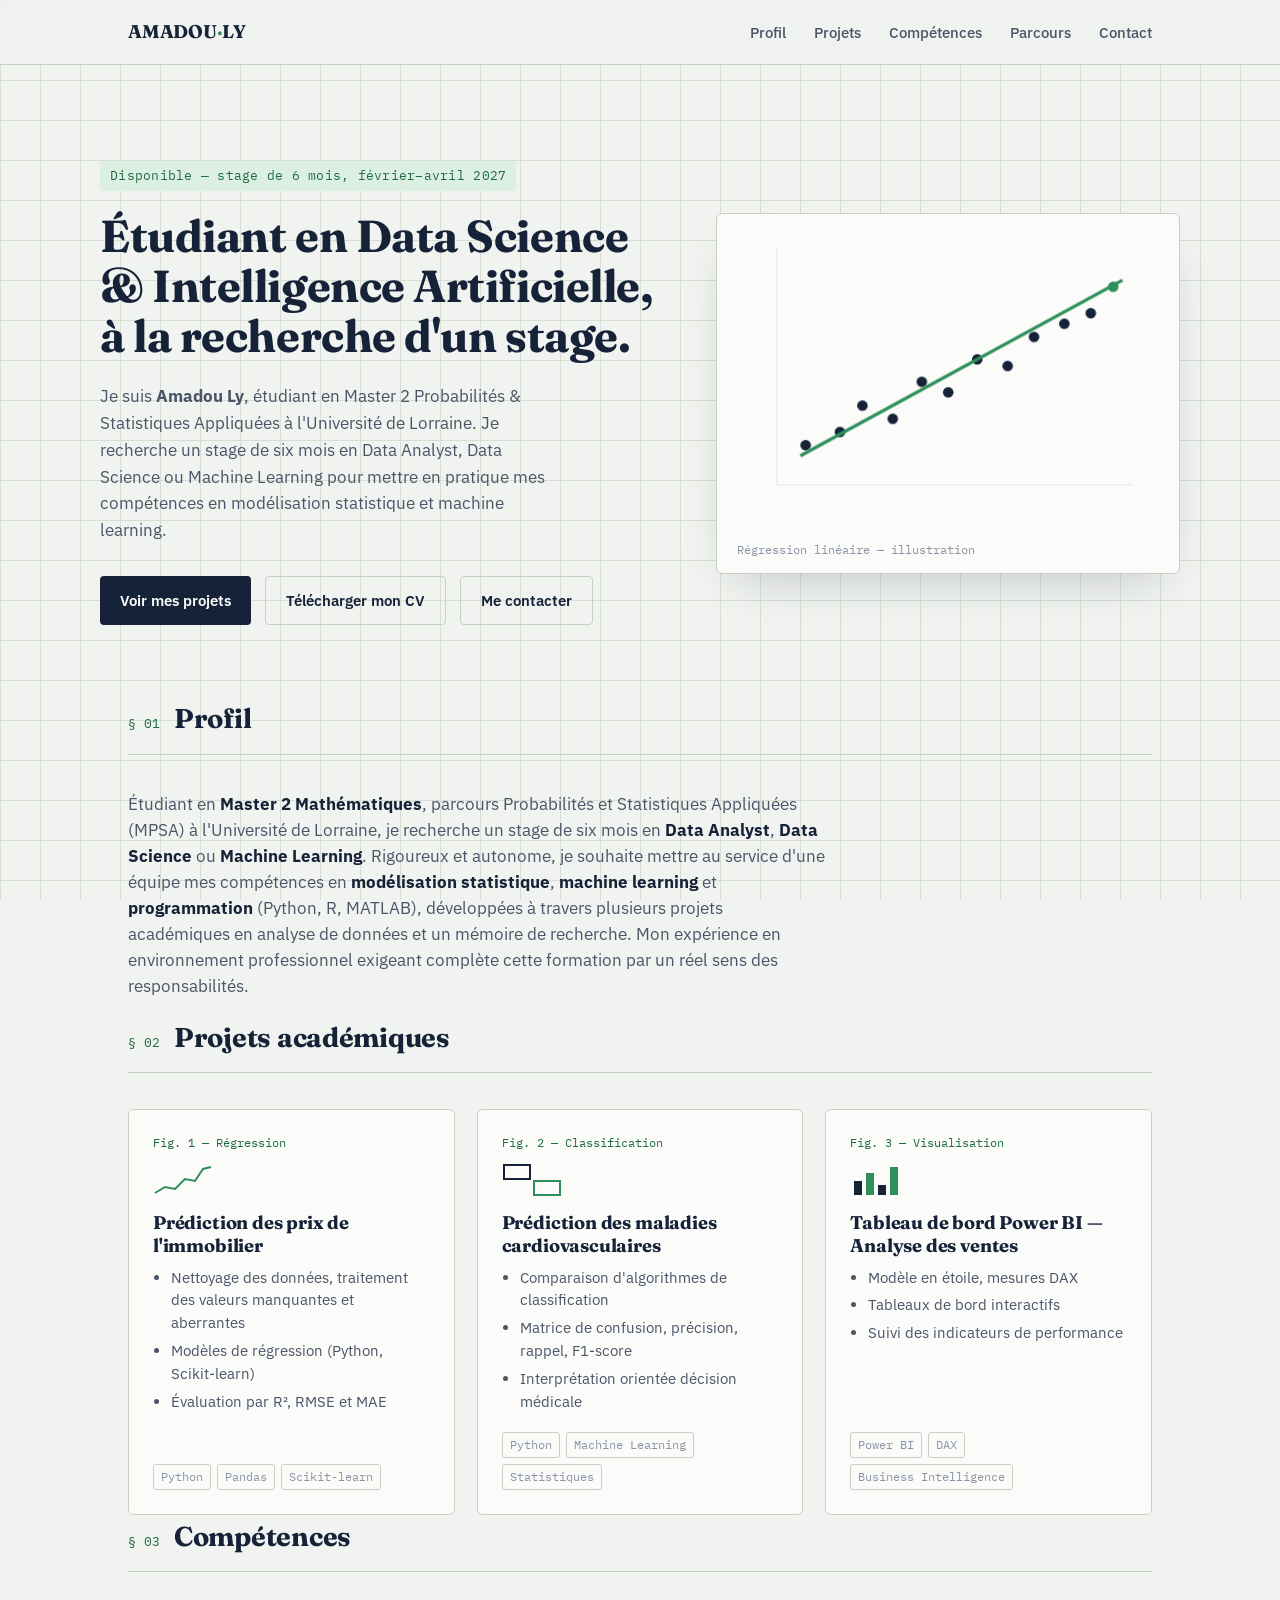
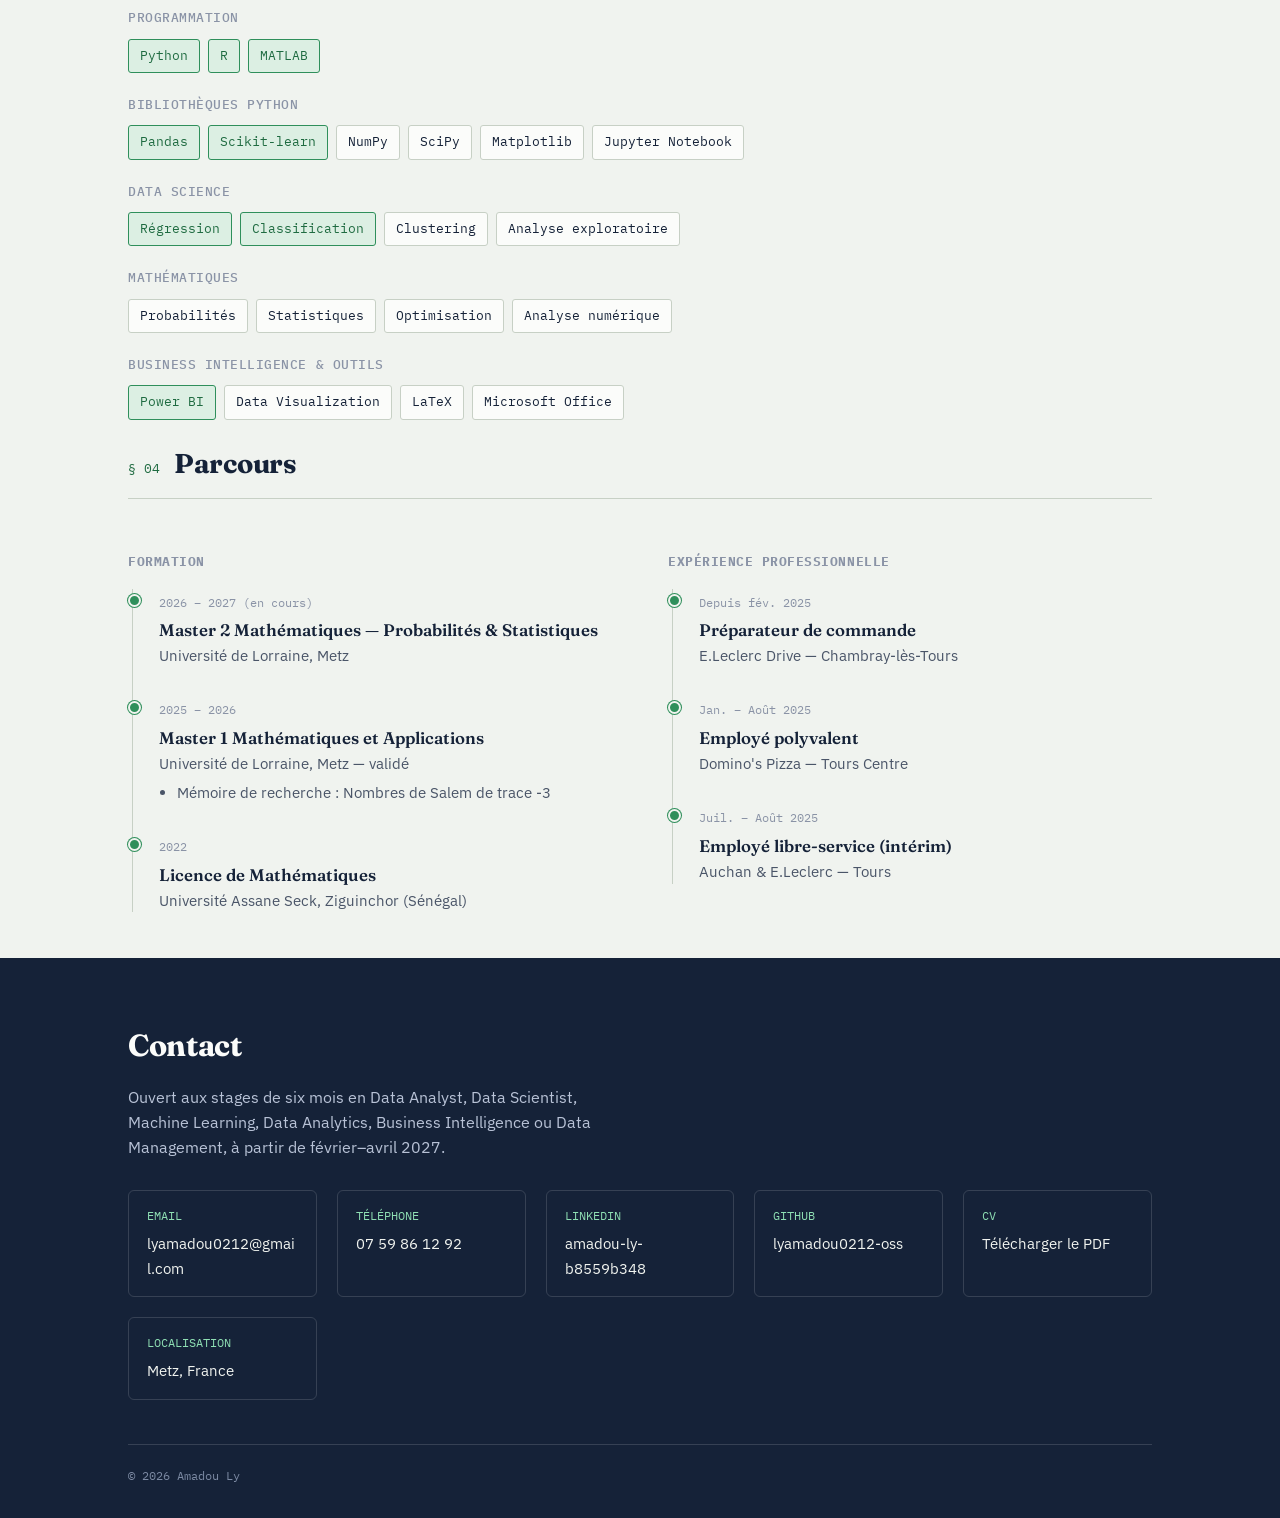
==== index.html @ 3550d0a9 "Premiere version du portfolio : profil, projets, competences, parcours et contact" ====
<!DOCTYPE html>
<html lang="fr">
<head>
<meta charset="UTF-8">
<meta name="viewport" content="width=device-width, initial-scale=1.0">
<title>Amadou Ly — Data Science, Intelligence Artificielle, Probabilités & Statistiques</title>
<meta name="description" content="Portfolio d'Amadou Ly, étudiant en Master 2 Probabilités et Statistiques, à la recherche d'un stage en Data Science et Intelligence Artificielle.">
<link rel="preconnect" href="https://fonts.googleapis.com">
<link rel="preconnect" href="https://fonts.gstatic.com" crossorigin>
<link href="https://fonts.googleapis.com/css2?family=Fraunces:opsz,wght@9..144,500;9..144,600;9..144,700;9..144,900&family=IBM+Plex+Sans:wght@400;500;600&family=IBM+Plex+Mono:wght@400;500&display=swap" rel="stylesheet">
<link rel="stylesheet" href="assets/css/style.css">
</head>
<body>

<header>
  <nav class="wrap">
    <a href="#top" class="brand">AMADOU<span>·</span>LY</a>
    <button class="navtoggle mono" id="navToggle" aria-label="Ouvrir le menu" aria-expanded="false">☰</button>
    <ul class="navlinks" id="navLinks">
      <li><a href="#profil">Profil</a></li>
      <li><a href="#projets">Projets</a></li>
      <li><a href="#competences">Compétences</a></li>
      <li><a href="#experience">Parcours</a></li>
      <li><a href="#contact">Contact</a></li>
    </ul>
  </nav>
</header>

<main id="top">

  <!-- ================= HERO ================= -->
  <section class="hero wrap">
    <div>
      <span class="eyebrow mono">Disponible — stage de 6 mois, février–avril 2027</span>
      <h1>Étudiant en Data Science &amp; Intelligence Artificielle, à la recherche d'un stage.</h1>
      <p class="lead">Je suis <strong>Amadou Ly</strong>, étudiant en Master 2 Probabilités &amp; Statistiques Appliquées à l'Université de Lorraine. Je recherche un stage de six mois en Data Analyst, Data Science ou Machine Learning pour mettre en pratique mes compétences en modélisation statistique et machine learning.</p>
      <div class="cta-row">
        <a href="#projets" class="btn btn-primary">Voir mes projets</a>
        <a href="assets/documents/CV_Amadou_LY.pdf" class="btn btn-ghost" target="_blank" rel="noopener">Télécharger mon CV</a>
        <a href="mailto:lyamadou0212@gmail.com" class="btn btn-ghost">Me contacter</a>
      </div>
    </div>

    <div class="chart-card" aria-hidden="true">
      <svg viewBox="0 0 320 220" width="100%" role="img" aria-label="Nuage de points avec droite de régression">
        <!-- grid -->
        <g stroke="#E7ECE6" stroke-width="1">
          <line x1="30" y1="10" x2="30" y2="190"/>
          <line x1="30" y1="190" x2="300" y2="190"/>
        </g>
        <!-- scatter points -->
        <g fill="#152238">
          <circle id="reg-point" class="pt" cx="52"  cy="160" r="4" style="animation-delay:.05s"/>
          <circle id="reg-point" class="pt" cx="78"  cy="150" r="4" style="animation-delay:.10s"/>
          <circle id="reg-point" class="pt" cx="95"  cy="130" r="4" style="animation-delay:.15s"/>
          <circle id="reg-point" class="pt" cx="118" cy="140" r="4" style="animation-delay:.20s"/>
          <circle id="reg-point" class="pt" cx="140" cy="112" r="4" style="animation-delay:.25s"/>
          <circle id="reg-point" class="pt" cx="160" cy="120" r="4" style="animation-delay:.30s"/>
          <circle id="reg-point" class="pt" cx="182" cy="95"  r="4" style="animation-delay:.35s"/>
          <circle id="reg-point" class="pt" cx="205" cy="100" r="4" style="animation-delay:.40s"/>
          <circle id="reg-point" class="pt" cx="225" cy="78"  r="4" style="animation-delay:.45s"/>
          <circle id="reg-point" class="pt" cx="248" cy="68"  r="4" style="animation-delay:.50s"/>
          <circle id="reg-point" class="pt" cx="268" cy="60"  r="4" style="animation-delay:.55s"/>
          <circle id="reg-point" class="pt" cx="285" cy="40"  r="4" style="animation-delay:.60s" fill="#2F8F5B"/>
        </g>
        <!-- regression line -->
        <line id="reg-line" x1="48" y1="168" x2="292" y2="35" stroke="#2F8F5B" stroke-width="2.5" fill="none"/>
      </svg>
      <div class="cap">
        <span>Régression linéaire — illustration</span>
      </div>
    </div>
  </section>

  <!-- ================= PROFIL ================= -->
  <section class="wrap profil" id="profil">
    <div class="section-head">
      <span class="tag">§ 01</span>
      <h2>Profil</h2>
    </div>
    <p>Étudiant en <strong>Master 2 Mathématiques</strong>, parcours Probabilités et Statistiques Appliquées (MPSA) à l'Université de Lorraine, je recherche un stage de six mois en <strong>Data Analyst</strong>, <strong>Data Science</strong> ou <strong>Machine Learning</strong>. Rigoureux et autonome, je souhaite mettre au service d'une équipe mes compétences en <strong>modélisation statistique</strong>, <strong>machine learning</strong> et <strong>programmation</strong> (Python, R, MATLAB), développées à travers plusieurs projets académiques en analyse de données et un mémoire de recherche. Mon expérience en environnement professionnel exigeant complète cette formation par un réel sens des responsabilités.</p>
  </section>

  <!-- ================= PROJETS ================= -->
  <section class="wrap" id="projets">
    <div class="section-head">
      <span class="tag">§ 02</span>
      <h2>Projets académiques</h2>
    </div>
    <div class="figures">

      <article class="figure">
        <div class="fig-label">Fig. 1 — Régression</div>
        <svg width="60" height="34" viewBox="0 0 60 34" aria-hidden="true">
          <polyline points="2,30 12,24 22,26 32,16 42,18 50,6 58,4" fill="none" stroke="#2F8F5B" stroke-width="2"/>
        </svg>
        <h3>Prédiction des prix de l'immobilier</h3>
        <ul>
          <li>Nettoyage des données, traitement des valeurs manquantes et aberrantes</li>
          <li>Modèles de régression (Python, Scikit-learn)</li>
          <li>Évaluation par R², RMSE et MAE</li>
        </ul>
        <div class="tags"><span>Python</span><span>Pandas</span><span>Scikit-learn</span></div>
      </article>

      <article class="figure">
        <div class="fig-label">Fig. 2 — Classification</div>
        <svg width="60" height="34" viewBox="0 0 60 34" aria-hidden="true">
          <rect x="2" y="2" width="26" height="14" fill="none" stroke="#152238" stroke-width="2"/>
          <rect x="32" y="18" width="26" height="14" fill="none" stroke="#2F8F5B" stroke-width="2"/>
        </svg>
        <h3>Prédiction des maladies cardiovasculaires</h3>
        <ul>
          <li>Comparaison d'algorithmes de classification</li>
          <li>Matrice de confusion, précision, rappel, F1-score</li>
          <li>Interprétation orientée décision médicale</li>
        </ul>
        <div class="tags"><span>Python</span><span>Machine Learning</span><span>Statistiques</span></div>
      </article>

      <article class="figure">
        <div class="fig-label">Fig. 3 — Visualisation</div>
        <svg width="60" height="34" viewBox="0 0 60 34" aria-hidden="true">
          <rect x="4"  y="18" width="8" height="14" fill="#152238"/>
          <rect x="16" y="10" width="8" height="22" fill="#2F8F5B"/>
          <rect x="28" y="22" width="8" height="10" fill="#152238"/>
          <rect x="40" y="4"  width="8" height="28" fill="#2F8F5B"/>
        </svg>
        <h3>Tableau de bord Power BI — Analyse des ventes</h3>
        <ul>
          <li>Modèle en étoile, mesures DAX</li>
          <li>Tableaux de bord interactifs</li>
          <li>Suivi des indicateurs de performance</li>
        </ul>
        <div class="tags"><span>Power BI</span><span>DAX</span><span>Business Intelligence</span></div>
      </article>

    </div>
  </section>

  <!-- ================= COMPETENCES ================= -->
  <section class="wrap" id="competences">
    <div class="section-head">
      <span class="tag">§ 03</span>
      <h2>Compétences</h2>
    </div>

    <div class="skill-group">
      <h4>Programmation</h4>
      <div class="pills">
        <span class="pill on">Python</span><span class="pill on">R</span><span class="pill on">MATLAB</span>
      </div>
    </div>
    <div class="skill-group">
      <h4>Bibliothèques Python</h4>
      <div class="pills">
        <span class="pill on">Pandas</span><span class="pill on">Scikit-learn</span><span class="pill">NumPy</span><span class="pill">SciPy</span><span class="pill">Matplotlib</span><span class="pill">Jupyter Notebook</span>
      </div>
    </div>
    <div class="skill-group">
      <h4>Data Science</h4>
      <div class="pills">
        <span class="pill on">Régression</span><span class="pill on">Classification</span><span class="pill">Clustering</span><span class="pill">Analyse exploratoire</span>
      </div>
    </div>
    <div class="skill-group">
      <h4>Mathématiques</h4>
      <div class="pills">
        <span class="pill">Probabilités</span><span class="pill">Statistiques</span><span class="pill">Optimisation</span><span class="pill">Analyse numérique</span>
      </div>
    </div>
    <div class="skill-group">
      <h4>Business Intelligence &amp; Outils</h4>
      <div class="pills">
        <span class="pill on">Power BI</span><span class="pill">Data Visualization</span><span class="pill">LaTeX</span><span class="pill">Microsoft Office</span>
      </div>
    </div>
  </section>

  <!-- ================= PARCOURS ================= -->
  <section class="wrap" id="experience">
    <div class="section-head">
      <span class="tag">§ 04</span>
      <h2>Parcours</h2>
    </div>

    <div class="two-col">
      <div>
        <h4 class="mono" style="color:var(--ink-faint); font-size:0.82rem; text-transform:uppercase; letter-spacing:.04em; margin-bottom:16px;">Formation</h4>
        <div class="timeline">
          <div class="tl-item">
            <span class="when">2026 – 2027 (en cours)</span>
            <h4>Master 2 Mathématiques — Probabilités &amp; Statistiques</h4>
            <div class="where">Université de Lorraine, Metz</div>
          </div>
          <div class="tl-item">
            <span class="when">2025 – 2026</span>
            <h4>Master 1 Mathématiques et Applications</h4>
            <div class="where">Université de Lorraine, Metz — validé</div>
            <ul><li>Mémoire de recherche : Nombres de Salem de trace -3</li></ul>
          </div>
          <div class="tl-item">
            <span class="when">2022</span>
            <h4>Licence de Mathématiques</h4>
            <div class="where">Université Assane Seck, Ziguinchor (Sénégal)</div>
          </div>
        </div>
      </div>

      <div>
        <h4 class="mono" style="color:var(--ink-faint); font-size:0.82rem; text-transform:uppercase; letter-spacing:.04em; margin-bottom:16px;">Expérience professionnelle</h4>
        <div class="timeline">
          <div class="tl-item">
            <span class="when">Depuis fév. 2025</span>
            <h4>Préparateur de commande</h4>
            <div class="where">E.Leclerc Drive — Chambray-lès-Tours</div>
          </div>
          <div class="tl-item">
            <span class="when">Jan. – Août 2025</span>
            <h4>Employé polyvalent</h4>
            <div class="where">Domino's Pizza — Tours Centre</div>
          </div>
          <div class="tl-item">
            <span class="when">Juil. – Août 2025</span>
            <h4>Employé libre-service (intérim)</h4>
            <div class="where">Auchan &amp; E.Leclerc — Tours</div>
          </div>
        </div>
      </div>
    </div>
  </section>

</main>

<!-- ================= CONTACT / FOOTER ================= -->
<footer id="contact">
  <div class="wrap">
    <h2>Contact</h2>
    <p class="lead">Ouvert aux stages de six mois en Data Analyst, Data Scientist, Machine Learning, Data Analytics, Business Intelligence ou Data Management, à partir de février–avril 2027.</p>

    <div class="contact-grid">
      <a class="contact-item" href="mailto:lyamadou0212@gmail.com">
        <span class="k mono">EMAIL</span>
        <span class="v">lyamadou0212@gmail.com</span>
      </a>
      <a class="contact-item" href="tel:+33759861292">
        <span class="k mono">TÉLÉPHONE</span>
        <span class="v">07 59 86 12 92</span>
      </a>
      <a class="contact-item" href="https://www.linkedin.com/in/amadou-ly-b8559b348/" target="_blank" rel="noopener">
        <span class="k mono">LINKEDIN</span>
        <span class="v">amadou-ly-b8559b348</span>
      </a>
      <a class="contact-item" href="https://github.com/lyamadou0212-oss" target="_blank" rel="noopener">
        <span class="k mono">GITHUB</span>
        <span class="v">lyamadou0212-oss</span>
      </a>
      <a class="contact-item" href="assets/documents/CV_Amadou_LY.pdf" target="_blank" rel="noopener">
        <span class="k mono">CV</span>
        <span class="v">Télécharger le PDF</span>
      </a>
      <div class="contact-item" style="cursor:default;">
        <span class="k mono">LOCALISATION</span>
        <span class="v">Metz, France</span>
      </div>
    </div>

    <div class="fine">
      <span>© 2026 Amadou Ly</span>
    </div>
  </div>
</footer>

<script src="assets/js/main.js"></script>

</body>
</html>
---- assets/css/style.css ----
:root{
  --paper:#F0F3EF;
  --paper-deep:#E7ECE6;
  --grid-line:#D6DED4;
  --ink:#152238;
  --ink-soft:#4A5568;
  --ink-faint:#8A93A6;
  --signal:#2F8F5B;
  --signal-deep:#1F6B41;
  --signal-soft:#DCEFE3;
  --rule:#C7D0C5;
  --white:#FBFCFA;
  --max:1080px;
}

*{box-sizing:border-box;}
html{scroll-behavior:smooth;}
body{
  margin:0;
  background:
    linear-gradient(var(--grid-line) 1px, transparent 1px) 0 0/40px 40px,
    linear-gradient(90deg, var(--grid-line) 1px, transparent 1px) 0 0/40px 40px,
    var(--paper);
  background-attachment:fixed;
  color:var(--ink);
  font-family:'IBM Plex Sans', sans-serif;
  -webkit-font-smoothing:antialiased;
  line-height:1.55;
}
a{color:inherit;}
h1,h2,h3{
  font-family:'Fraunces', serif;
  font-weight:700;
  margin:0;
  letter-spacing:-0.01em;
}
.mono{
  font-family:'IBM Plex Mono', monospace;
}
.wrap{
  max-width:var(--max);
  margin:0 auto;
  padding:0 28px;
}
::selection{background:var(--signal-soft); color:var(--signal-deep);}
:focus-visible{outline:2px solid var(--signal); outline-offset:3px;}

/* ---------- NAV ---------- */
header{
  position:sticky; top:0; z-index:50;
  backdrop-filter:blur(8px);
  background:rgba(240,243,239,0.85);
  border-bottom:1px solid var(--rule);
}
nav.wrap{
  display:flex; align-items:center; justify-content:space-between;
  height:64px;
}
.brand{
  font-family:'Fraunces', serif;
  font-weight:700; font-size:1.15rem;
  letter-spacing:-0.01em;
  text-decoration:none;
  color:var(--ink);
}
.brand span{color:var(--signal);}
.navlinks{display:flex; gap:28px; list-style:none; margin:0; padding:0;}
.navlinks a{
  text-decoration:none;
  font-size:0.92rem;
  color:var(--ink-soft);
  font-weight:500;
  transition:color .15s ease;
}
.navlinks a:hover{color:var(--signal-deep);}
.navtoggle{display:none;}

@media (max-width:760px){
  .navlinks{
    position:fixed; inset:64px 0 auto 0;
    background:var(--paper);
    flex-direction:column;
    padding:20px 28px 28px;
    border-bottom:1px solid var(--rule);
    gap:16px;
    transform:translateY(-8px);
    opacity:0;
    pointer-events:none;
    transition:all .2s ease;
  }
  .navlinks.open{transform:translateY(0); opacity:1; pointer-events:auto;}
  .navtoggle{
    display:block;
    background:none; border:1px solid var(--rule); border-radius:6px;
    width:38px; height:34px;
    font-family:'IBM Plex Mono',monospace;
    color:var(--ink); cursor:pointer;
  }
}

/* ---------- HERO ---------- */
.hero{
  padding:96px 0 72px;
  display:grid;
  grid-template-columns:1.1fr 0.9fr;
  gap:48px;
  align-items:center;
}
@media (max-width:860px){
  .hero{grid-template-columns:1fr; padding:56px 0 48px;}
}
.eyebrow{
  font-family:'IBM Plex Mono', monospace;
  font-size:0.8rem;
  color:var(--signal-deep);
  background:var(--signal-soft);
  display:inline-block;
  padding:5px 10px;
  border-radius:3px;
  margin-bottom:20px;
  letter-spacing:0.02em;
}
.hero h1{
  font-size:clamp(2rem, 4vw, 2.8rem);
  line-height:1.12;
  margin-bottom:22px;
}
.hero p.lead{
  font-size:1.08rem;
  color:var(--ink-soft);
  max-width:46ch;
  margin-bottom:32px;
}
.cta-row{display:flex; gap:14px; flex-wrap:wrap;}
.btn{
  display:inline-flex; align-items:center; gap:8px;
  padding:12px 20px;
  border-radius:4px;
  text-decoration:none;
  font-weight:600; font-size:0.94rem;
  transition:transform .15s ease, box-shadow .15s ease;
}
.btn-primary{
  background:var(--ink); color:var(--white);
}
.btn-primary:hover{transform:translateY(-2px); box-shadow:0 6px 16px rgba(21,34,56,0.25);}
.btn-ghost{
  background:transparent; color:var(--ink);
  border:1px solid var(--rule);
}
.btn-ghost:hover{border-color:var(--ink); transform:translateY(-2px);}

/* ---------- HERO CHART (signature element) ---------- */
.chart-card{
  background:var(--white);
  border:1px solid var(--rule);
  border-radius:6px;
  padding:20px 20px 14px;
  box-shadow:0 20px 48px -24px rgba(21,34,56,0.28);
}
.chart-card .cap{
  font-family:'IBM Plex Mono', monospace;
  font-size:0.72rem;
  color:var(--ink-faint);
  display:flex; justify-content:space-between;
  margin-top:10px;
}
#reg-point{opacity:0; transform-origin:center;}
@media (prefers-reduced-motion:no-preference){
  #reg-point{animation:pop .5s ease forwards;}
  #reg-line{
    stroke-dasharray:420;
    stroke-dashoffset:420;
    animation:draw 1.1s 0.9s cubic-bezier(.4,.1,.2,1) forwards;
  }
}
@media (prefers-reduced-motion:reduce){
  #reg-point{opacity:1;}
  #reg-line{stroke-dashoffset:0;}
}
@keyframes pop{
  to{opacity:1; transform:scale(1);}
}
@keyframes draw{
  to{stroke-dashoffset:0;}
}

/* ---------- SECTIONS ---------- */
section{padding:64px 0;}
.section-head{
  display:flex; align-items:baseline; gap:14px;
  margin-bottom:36px;
  border-bottom:1px solid var(--rule);
  padding-bottom:14px;
}
.section-head .tag{
  font-family:'IBM Plex Mono', monospace;
  font-size:0.8rem;
  color:var(--signal-deep);
}
.section-head h2{font-size:1.7rem;}

/* Profil */
.profil p{
  font-size:1.05rem;
  max-width:70ch;
  color:var(--ink-soft);
}
.profil strong{color:var(--ink);}

/* Compétences */
.skill-group{margin-bottom:22px;}
.skill-group h4{
  font-family:'IBM Plex Mono', monospace;
  font-weight:500;
  font-size:0.82rem;
  text-transform:uppercase;
  letter-spacing:0.04em;
  color:var(--ink-faint);
  margin:0 0 10px;
}
.pills{display:flex; flex-wrap:wrap; gap:8px;}
.pill{
  font-family:'IBM Plex Mono', monospace;
  font-size:0.82rem;
  background:var(--white);
  border:1px solid var(--rule);
  padding:6px 11px;
  border-radius:3px;
  color:var(--ink);
}
.pill.on{background:var(--signal-soft); border-color:var(--signal); color:var(--signal-deep);}

/* Projets (figures) */
.figures{display:grid; gap:22px; grid-template-columns:repeat(3,1fr);}
@media (max-width:900px){.figures{grid-template-columns:1fr;}}
.figure{
  background:var(--white);
  border:1px solid var(--rule);
  border-radius:6px;
  padding:24px;
  display:flex; flex-direction:column;
  transition:transform .18s ease, box-shadow .18s ease;
}
.figure:hover{transform:translateY(-4px); box-shadow:0 20px 40px -26px rgba(21,34,56,0.3);}
.figure .fig-label{
  font-family:'IBM Plex Mono', monospace;
  font-size:0.76rem;
  color:var(--signal-deep);
  margin-bottom:10px;
}
.figure svg{margin-bottom:14px;}
.figure h3{font-size:1.15rem; margin-bottom:10px; line-height:1.25;}
.figure ul{
  margin:0 0 14px; padding-left:18px;
  color:var(--ink-soft); font-size:0.92rem;
}
.figure ul li{margin-bottom:5px;}
.figure .tags{margin-top:auto; display:flex; flex-wrap:wrap; gap:6px;}
.figure .tags span{
  font-family:'IBM Plex Mono', monospace;
  font-size:0.72rem;
  color:var(--ink-faint);
  border:1px solid var(--rule);
  padding:3px 7px;
  border-radius:3px;
}

/* Expérience / Formation timeline */
.timeline{border-left:1px solid var(--rule); padding-left:26px; margin-left:4px;}
.tl-item{position:relative; margin-bottom:28px;}
.tl-item:last-child{margin-bottom:0;}
.tl-item::before{
  content:'';
  position:absolute; left:-31px; top:5px;
  width:9px; height:9px; border-radius:50%;
  background:var(--signal);
  border:2px solid var(--paper);
  box-shadow:0 0 0 1px var(--signal);
}
.tl-item .when{
  font-family:'IBM Plex Mono', monospace;
  font-size:0.78rem;
  color:var(--ink-faint);
}
.tl-item h4{
  font-family:'Fraunces', serif;
  font-weight:600; font-size:1.05rem;
  margin:4px 0 2px;
}
.tl-item .where{color:var(--ink-soft); font-size:0.92rem; margin-bottom:6px;}
.tl-item ul{margin:6px 0 0; padding-left:18px; color:var(--ink-soft); font-size:0.92rem;}

.two-col{display:grid; grid-template-columns:1fr 1fr; gap:56px;}
@media (max-width:860px){.two-col{grid-template-columns:1fr; gap:40px;}}

/* Contact / footer */
footer{
  background:var(--ink);
  color:var(--paper);
  padding:64px 0 32px;
  margin-top:40px;
}
footer h2{color:var(--white); font-size:1.9rem; margin-bottom:14px;}
footer p.lead{color:#B8C2D6; max-width:50ch; margin-bottom:30px;}
.contact-grid{
  display:grid; grid-template-columns:repeat(auto-fit,minmax(180px,1fr));
  gap:20px; margin-bottom:44px;
}
.contact-item{
  border:1px solid rgba(255,255,255,0.14);
  border-radius:6px;
  padding:16px 18px;
  text-decoration:none;
  color:var(--paper);
  transition:border-color .15s ease, transform .15s ease;
  display:block;
}
.contact-item:hover{border-color:var(--signal); transform:translateY(-2px);}
.contact-item .k{
  font-family:'IBM Plex Mono', monospace;
  font-size:0.72rem;
  color:#8FE0B4;
  display:block; margin-bottom:6px;
}
.contact-item .v{font-size:0.95rem; word-break:break-word;}
.fine{
  border-top:1px solid rgba(255,255,255,0.14);
  padding-top:22px;
  font-family:'IBM Plex Mono', monospace;
  font-size:0.76rem;
  color:#7C8AA3;
  display:flex; justify-content:space-between; flex-wrap:wrap; gap:10px;
}
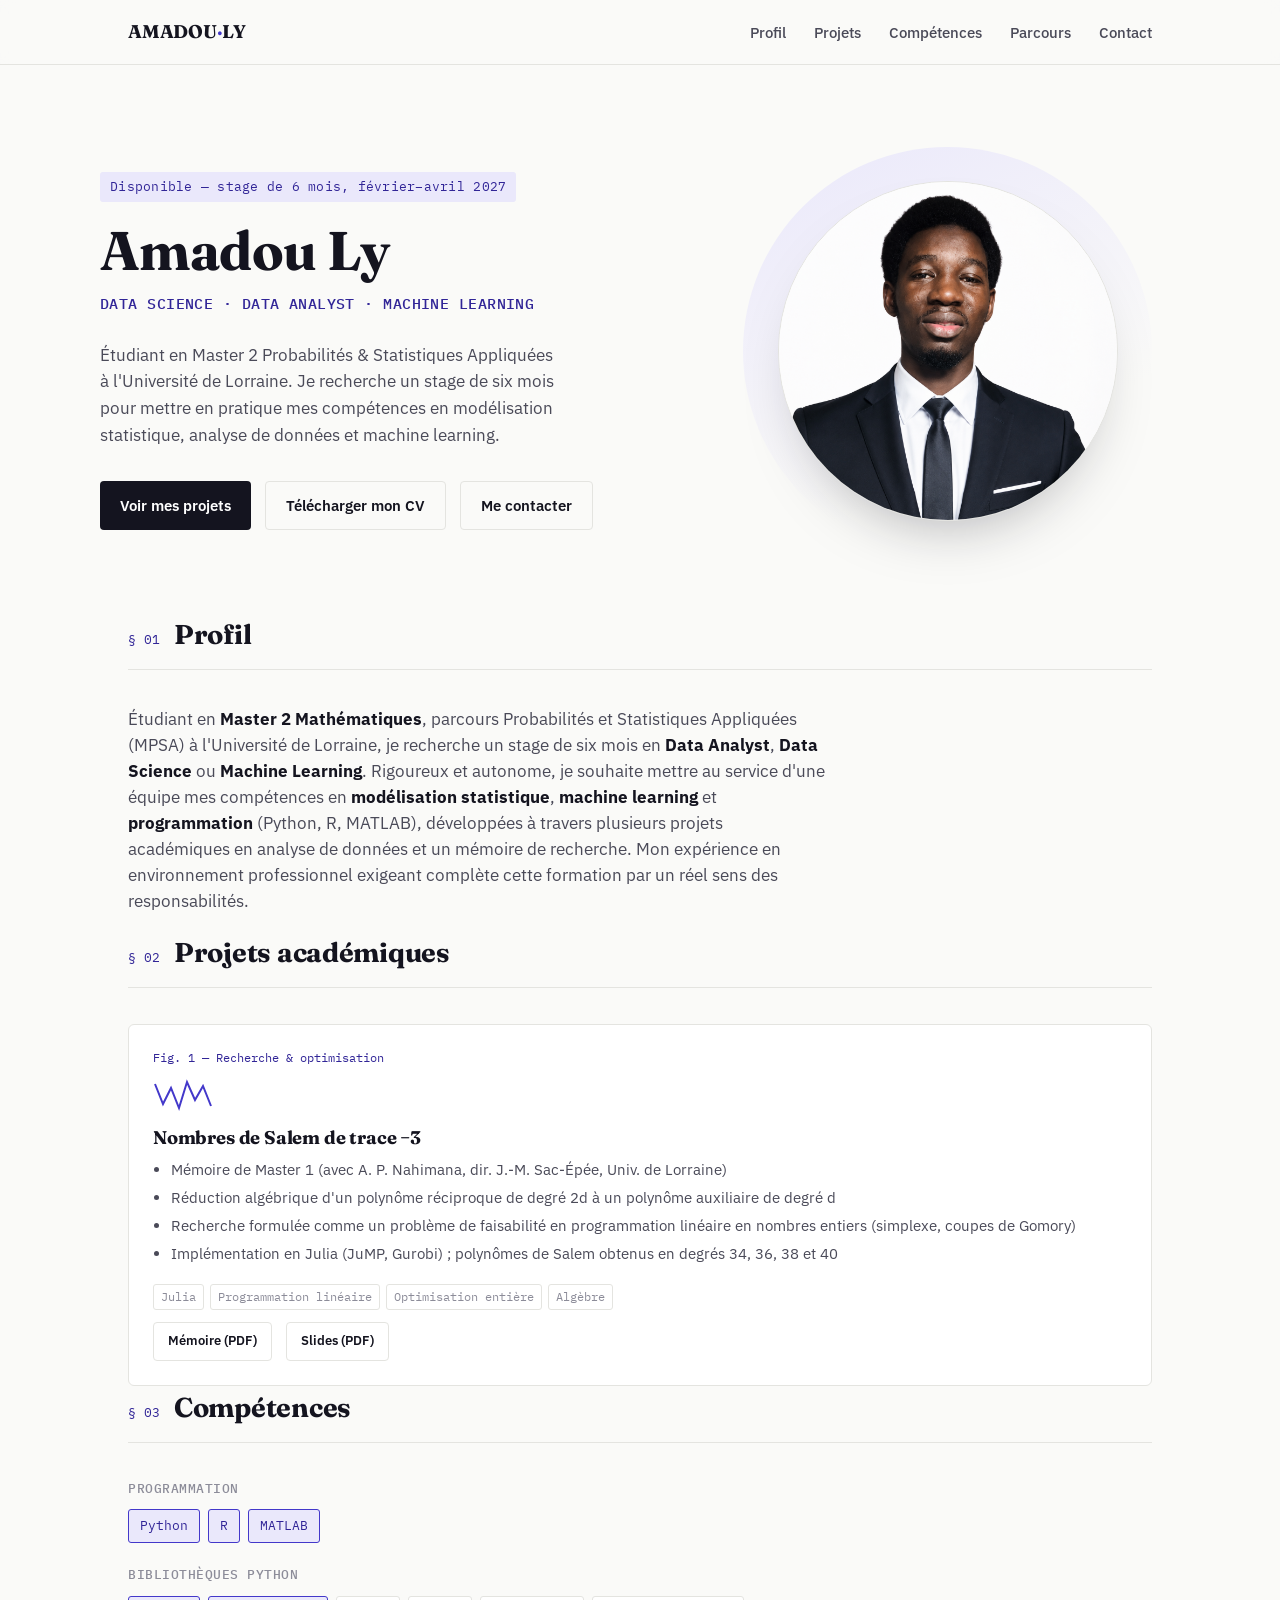
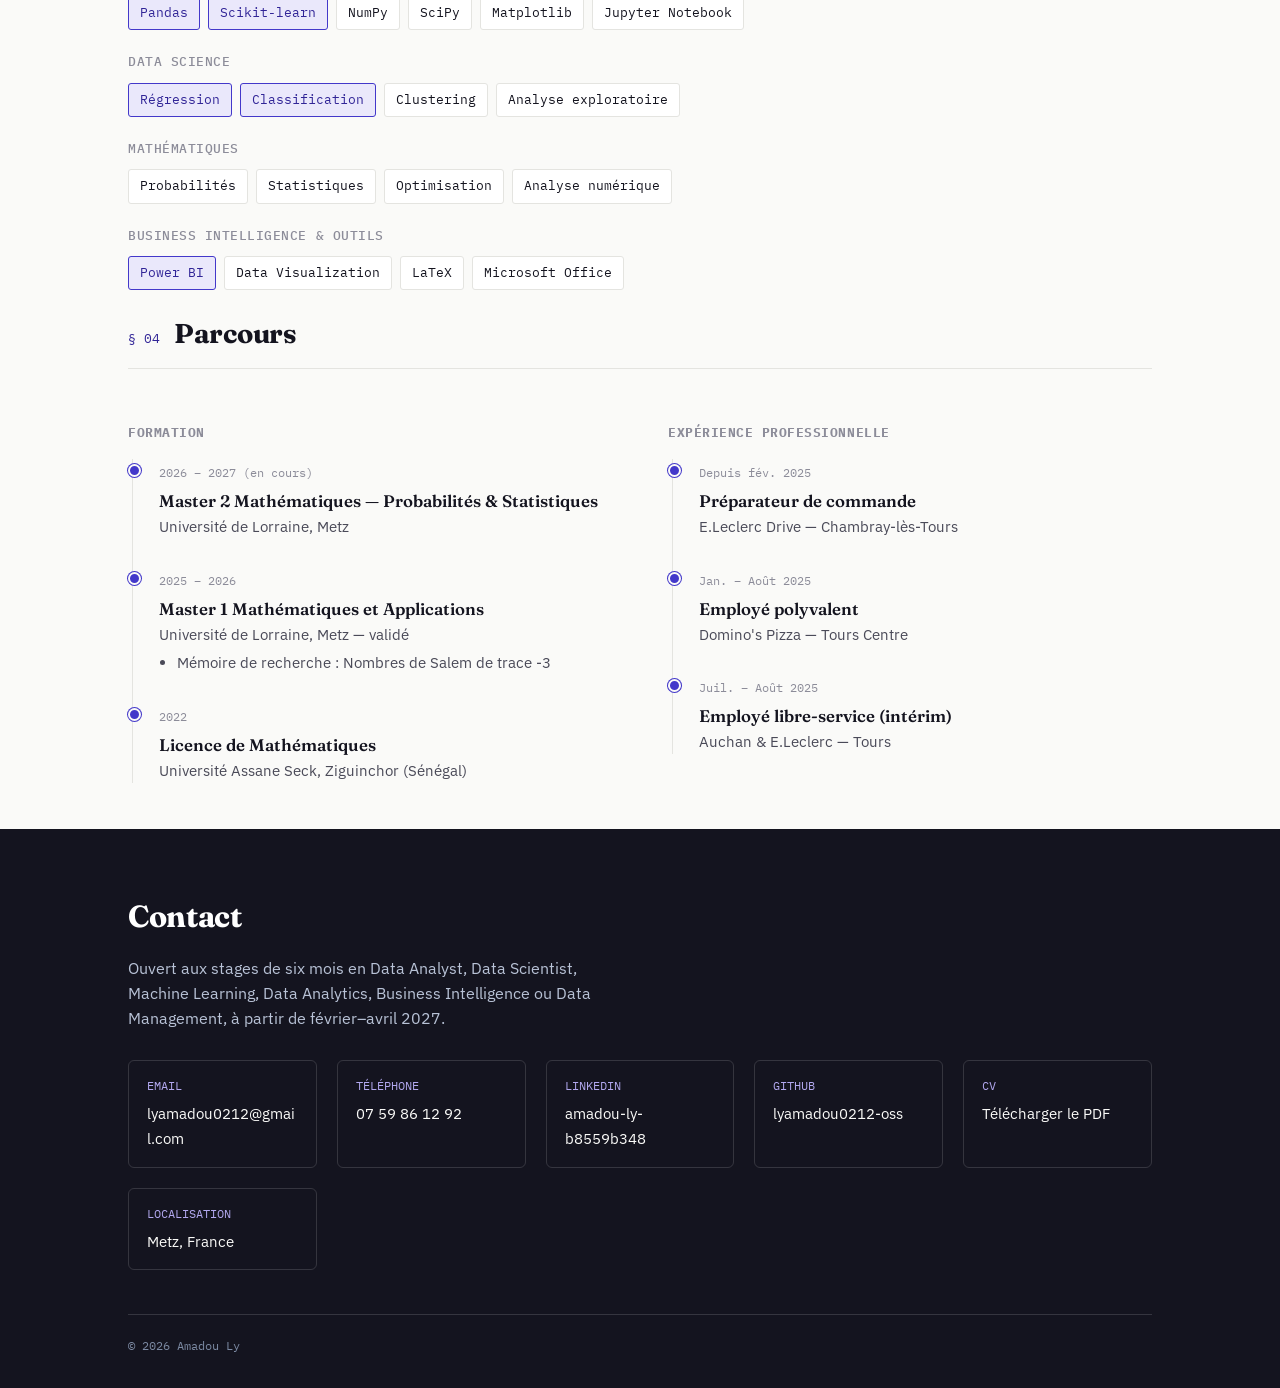
==== commit a93b14c7: "Refonte visuelle, portrait, projet Salem, infos de contact reelles" ====
--- a/index.html
+++ b/index.html
@@ -32,8 +32,9 @@
   <section class="hero wrap">
     <div>
       <span class="eyebrow mono">Disponible — stage de 6 mois, février–avril 2027</span>
-      <h1>Étudiant en Data Science &amp; Intelligence Artificielle, à la recherche d'un stage.</h1>
-      <p class="lead">Je suis <strong>Amadou Ly</strong>, étudiant en Master 2 Probabilités &amp; Statistiques Appliquées à l'Université de Lorraine. Je recherche un stage de six mois en Data Analyst, Data Science ou Machine Learning pour mettre en pratique mes compétences en modélisation statistique et machine learning.</p>
+      <h1>Amadou Ly</h1>
+      <div class="role-tag">DATA SCIENCE · DATA ANALYST · MACHINE LEARNING</div>
+      <p class="lead">Étudiant en Master 2 Probabilités &amp; Statistiques Appliquées à l'Université de Lorraine. Je recherche un stage de six mois pour mettre en pratique mes compétences en modélisation statistique, analyse de données et machine learning.</p>
       <div class="cta-row">
         <a href="#projets" class="btn btn-primary">Voir mes projets</a>
         <a href="assets/documents/CV_Amadou_LY.pdf" class="btn btn-ghost" target="_blank" rel="noopener">Télécharger mon CV</a>
@@ -41,33 +42,9 @@
       </div>
     </div>
 
-    <div class="chart-card" aria-hidden="true">
-      <svg viewBox="0 0 320 220" width="100%" role="img" aria-label="Nuage de points avec droite de régression">
-        <!-- grid -->
-        <g stroke="#E7ECE6" stroke-width="1">
-          <line x1="30" y1="10" x2="30" y2="190"/>
-          <line x1="30" y1="190" x2="300" y2="190"/>
-        </g>
-        <!-- scatter points -->
-        <g fill="#152238">
-          <circle id="reg-point" class="pt" cx="52"  cy="160" r="4" style="animation-delay:.05s"/>
-          <circle id="reg-point" class="pt" cx="78"  cy="150" r="4" style="animation-delay:.10s"/>
-          <circle id="reg-point" class="pt" cx="95"  cy="130" r="4" style="animation-delay:.15s"/>
-          <circle id="reg-point" class="pt" cx="118" cy="140" r="4" style="animation-delay:.20s"/>
-          <circle id="reg-point" class="pt" cx="140" cy="112" r="4" style="animation-delay:.25s"/>
-          <circle id="reg-point" class="pt" cx="160" cy="120" r="4" style="animation-delay:.30s"/>
-          <circle id="reg-point" class="pt" cx="182" cy="95"  r="4" style="animation-delay:.35s"/>
-          <circle id="reg-point" class="pt" cx="205" cy="100" r="4" style="animation-delay:.40s"/>
-          <circle id="reg-point" class="pt" cx="225" cy="78"  r="4" style="animation-delay:.45s"/>
-          <circle id="reg-point" class="pt" cx="248" cy="68"  r="4" style="animation-delay:.50s"/>
-          <circle id="reg-point" class="pt" cx="268" cy="60"  r="4" style="animation-delay:.55s"/>
-          <circle id="reg-point" class="pt" cx="285" cy="40"  r="4" style="animation-delay:.60s" fill="#2F8F5B"/>
-        </g>
-        <!-- regression line -->
-        <line id="reg-line" x1="48" y1="168" x2="292" y2="35" stroke="#2F8F5B" stroke-width="2.5" fill="none"/>
-      </svg>
-      <div class="cap">
-        <span>Régression linéaire — illustration</span>
+    <div class="portrait-wrap">
+      <div class="portrait-frame">
+        <img src="assets/images/portrait.png" alt="Portrait d'Amadou Ly" width="340" height="340">
       </div>
     </div>
   </section>
@@ -90,49 +67,22 @@
     <div class="figures">
 
       <article class="figure">
-        <div class="fig-label">Fig. 1 — Régression</div>
+        <div class="fig-label">Fig. 1 — Recherche &amp; optimisation</div>
         <svg width="60" height="34" viewBox="0 0 60 34" aria-hidden="true">
-          <polyline points="2,30 12,24 22,26 32,16 42,18 50,6 58,4" fill="none" stroke="#2F8F5B" stroke-width="2"/>
+          <polyline points="2,6 10,26 18,10 26,30 34,4 42,22 50,8 58,28" fill="none" stroke="#4338CA" stroke-width="2"/>
         </svg>
-        <h3>Prédiction des prix de l'immobilier</h3>
+        <h3>Nombres de Salem de trace −3</h3>
         <ul>
-          <li>Nettoyage des données, traitement des valeurs manquantes et aberrantes</li>
-          <li>Modèles de régression (Python, Scikit-learn)</li>
-          <li>Évaluation par R², RMSE et MAE</li>
+          <li>Mémoire de Master 1 (avec A. P. Nahimana, dir. J.-M. Sac-Épée, Univ. de Lorraine)</li>
+          <li>Réduction algébrique d'un polynôme réciproque de degré 2d à un polynôme auxiliaire de degré d</li>
+          <li>Recherche formulée comme un problème de faisabilité en programmation linéaire en nombres entiers (simplexe, coupes de Gomory)</li>
+          <li>Implémentation en Julia (JuMP, Gurobi) ; polynômes de Salem obtenus en degrés 34, 36, 38 et 40</li>
         </ul>
-        <div class="tags"><span>Python</span><span>Pandas</span><span>Scikit-learn</span></div>
-      </article>
-
-      <article class="figure">
-        <div class="fig-label">Fig. 2 — Classification</div>
-        <svg width="60" height="34" viewBox="0 0 60 34" aria-hidden="true">
-          <rect x="2" y="2" width="26" height="14" fill="none" stroke="#152238" stroke-width="2"/>
-          <rect x="32" y="18" width="26" height="14" fill="none" stroke="#2F8F5B" stroke-width="2"/>
-        </svg>
-        <h3>Prédiction des maladies cardiovasculaires</h3>
-        <ul>
-          <li>Comparaison d'algorithmes de classification</li>
-          <li>Matrice de confusion, précision, rappel, F1-score</li>
-          <li>Interprétation orientée décision médicale</li>
-        </ul>
-        <div class="tags"><span>Python</span><span>Machine Learning</span><span>Statistiques</span></div>
-      </article>
-
-      <article class="figure">
-        <div class="fig-label">Fig. 3 — Visualisation</div>
-        <svg width="60" height="34" viewBox="0 0 60 34" aria-hidden="true">
-          <rect x="4"  y="18" width="8" height="14" fill="#152238"/>
-          <rect x="16" y="10" width="8" height="22" fill="#2F8F5B"/>
-          <rect x="28" y="22" width="8" height="10" fill="#152238"/>
-          <rect x="40" y="4"  width="8" height="28" fill="#2F8F5B"/>
-        </svg>
-        <h3>Tableau de bord Power BI — Analyse des ventes</h3>
-        <ul>
-          <li>Modèle en étoile, mesures DAX</li>
-          <li>Tableaux de bord interactifs</li>
-          <li>Suivi des indicateurs de performance</li>
-        </ul>
-        <div class="tags"><span>Power BI</span><span>DAX</span><span>Business Intelligence</span></div>
+        <div class="tags"><span>Julia</span><span>Programmation linéaire</span><span>Optimisation entière</span><span>Algèbre</span></div>
+        <div class="cta-row" style="margin-top:12px;">
+          <a href="assets/documents/Memoire_Nombres_de_Salem.pdf" class="btn btn-ghost" style="padding:8px 14px; font-size:0.82rem;" target="_blank" rel="noopener">Mémoire (PDF)</a>
+          <a href="assets/documents/Presentation_Nombres_de_Salem.pdf" class="btn btn-ghost" style="padding:8px 14px; font-size:0.82rem;" target="_blank" rel="noopener">Slides (PDF)</a>
+        </div>
       </article>
 
     </div>
--- a/assets/css/style.css
+++ b/assets/css/style.css
@@ -1,15 +1,14 @@
 :root{
-  --paper:#F0F3EF;
-  --paper-deep:#E7ECE6;
-  --grid-line:#D6DED4;
-  --ink:#152238;
-  --ink-soft:#4A5568;
-  --ink-faint:#8A93A6;
-  --signal:#2F8F5B;
-  --signal-deep:#1F6B41;
-  --signal-soft:#DCEFE3;
-  --rule:#C7D0C5;
-  --white:#FBFCFA;
+  --paper:#FAFAF8;
+  --paper-deep:#F1F1EE;
+  --ink:#14141F;
+  --ink-soft:#4A4A58;
+  --ink-faint:#8C8C99;
+  --signal:#4338CA;
+  --signal-deep:#312597;
+  --signal-soft:#EAE8FB;
+  --rule:#E4E4E0;
+  --white:#FFFFFF;
   --max:1080px;
 }
 
@@ -17,11 +16,7 @@
 html{scroll-behavior:smooth;}
 body{
   margin:0;
-  background:
-    linear-gradient(var(--grid-line) 1px, transparent 1px) 0 0/40px 40px,
-    linear-gradient(90deg, var(--grid-line) 1px, transparent 1px) 0 0/40px 40px,
-    var(--paper);
-  background-attachment:fixed;
+  background:var(--paper);
   color:var(--ink);
   font-family:'IBM Plex Sans', sans-serif;
   -webkit-font-smoothing:antialiased;
@@ -49,7 +44,7 @@
 header{
   position:sticky; top:0; z-index:50;
   backdrop-filter:blur(8px);
-  background:rgba(240,243,239,0.85);
+  background:rgba(250,250,248,0.85);
   border-bottom:1px solid var(--rule);
 }
 nav.wrap{
@@ -121,9 +116,17 @@
   letter-spacing:0.02em;
 }
 .hero h1{
-  font-size:clamp(2rem, 4vw, 2.8rem);
-  line-height:1.12;
-  margin-bottom:22px;
+  font-size:clamp(2.4rem, 5vw, 3.4rem);
+  line-height:1.05;
+  margin-bottom:14px;
+}
+.role-tag{
+  font-family:'IBM Plex Mono', monospace;
+  font-size:0.92rem;
+  font-weight:500;
+  color:var(--signal-deep);
+  letter-spacing:0.03em;
+  margin-bottom:26px;
 }
 .hero p.lead{
   font-size:1.08rem;
@@ -143,46 +146,48 @@
 .btn-primary{
   background:var(--ink); color:var(--white);
 }
-.btn-primary:hover{transform:translateY(-2px); box-shadow:0 6px 16px rgba(21,34,56,0.25);}
+.btn-primary:hover{transform:translateY(-2px); box-shadow:0 6px 16px rgba(20,20,31,0.25);}
 .btn-ghost{
   background:transparent; color:var(--ink);
   border:1px solid var(--rule);
 }
 .btn-ghost:hover{border-color:var(--ink); transform:translateY(-2px);}
 
-/* ---------- HERO CHART (signature element) ---------- */
-.chart-card{
+/* ---------- HERO PORTRAIT (signature element) ---------- */
+.portrait-wrap{
+  position:relative;
+  display:flex;
+  align-items:center;
+  justify-content:center;
+  padding:20px;
+}
+.portrait-wrap::before{
+  content:'';
+  position:absolute;
+  inset:0;
+  margin:auto;
+  width:88%;
+  aspect-ratio:1;
+  background:linear-gradient(155deg, var(--signal-soft), transparent 70%);
+  border-radius:50%;
+  z-index:0;
+}
+.portrait-frame{
+  position:relative;
+  z-index:1;
+  width:100%;
+  max-width:340px;
+  aspect-ratio:1;
+  border-radius:50%;
+  overflow:hidden;
   background:var(--white);
   border:1px solid var(--rule);
-  border-radius:6px;
-  padding:20px 20px 14px;
-  box-shadow:0 20px 48px -24px rgba(21,34,56,0.28);
-}
-.chart-card .cap{
-  font-family:'IBM Plex Mono', monospace;
-  font-size:0.72rem;
-  color:var(--ink-faint);
-  display:flex; justify-content:space-between;
-  margin-top:10px;
-}
-#reg-point{opacity:0; transform-origin:center;}
-@media (prefers-reduced-motion:no-preference){
-  #reg-point{animation:pop .5s ease forwards;}
-  #reg-line{
-    stroke-dasharray:420;
-    stroke-dashoffset:420;
-    animation:draw 1.1s 0.9s cubic-bezier(.4,.1,.2,1) forwards;
-  }
-}
-@media (prefers-reduced-motion:reduce){
-  #reg-point{opacity:1;}
-  #reg-line{stroke-dashoffset:0;}
-}
-@keyframes pop{
-  to{opacity:1; transform:scale(1);}
-}
-@keyframes draw{
-  to{stroke-dashoffset:0;}
+  box-shadow:0 30px 60px -30px rgba(20,20,31,0.35);
+}
+.portrait-frame img{
+  width:100%; height:100%;
+  object-fit:cover;
+  display:block;
 }
 
 /* ---------- SECTIONS ---------- */
@@ -232,7 +237,7 @@
 .pill.on{background:var(--signal-soft); border-color:var(--signal); color:var(--signal-deep);}
 
 /* Projets (figures) */
-.figures{display:grid; gap:22px; grid-template-columns:repeat(3,1fr);}
+.figures{display:grid; gap:22px; grid-template-columns:repeat(auto-fit, minmax(280px, 1fr));}
 @media (max-width:900px){.figures{grid-template-columns:1fr;}}
 .figure{
   background:var(--white);
@@ -242,7 +247,7 @@
   display:flex; flex-direction:column;
   transition:transform .18s ease, box-shadow .18s ease;
 }
-.figure:hover{transform:translateY(-4px); box-shadow:0 20px 40px -26px rgba(21,34,56,0.3);}
+.figure:hover{transform:translateY(-4px); box-shadow:0 20px 40px -26px rgba(20,20,31,0.3);}
 .figure .fig-label{
   font-family:'IBM Plex Mono', monospace;
   font-size:0.76rem;
@@ -320,7 +325,7 @@
 .contact-item .k{
   font-family:'IBM Plex Mono', monospace;
   font-size:0.72rem;
-  color:#8FE0B4;
+  color:#B3A9F0;
   display:block; margin-bottom:6px;
 }
 .contact-item .v{font-size:0.95rem; word-break:break-word;}
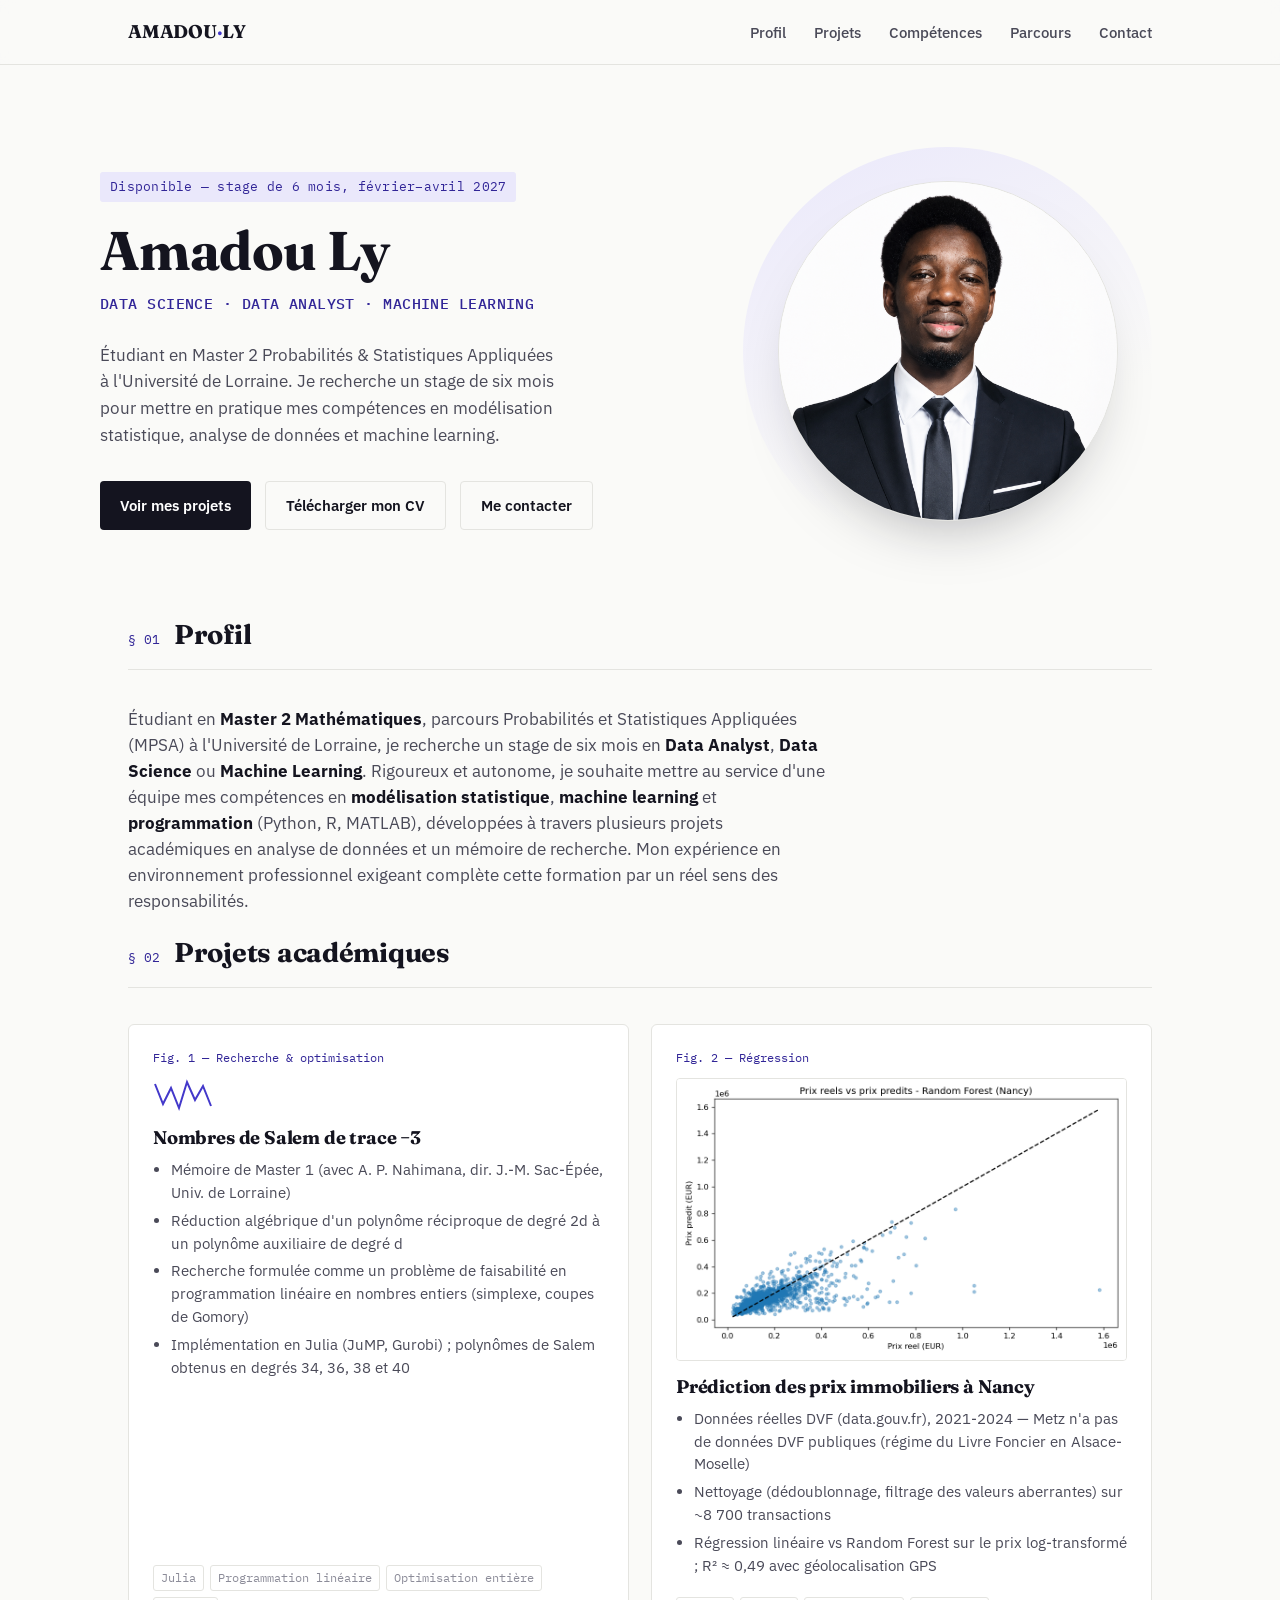
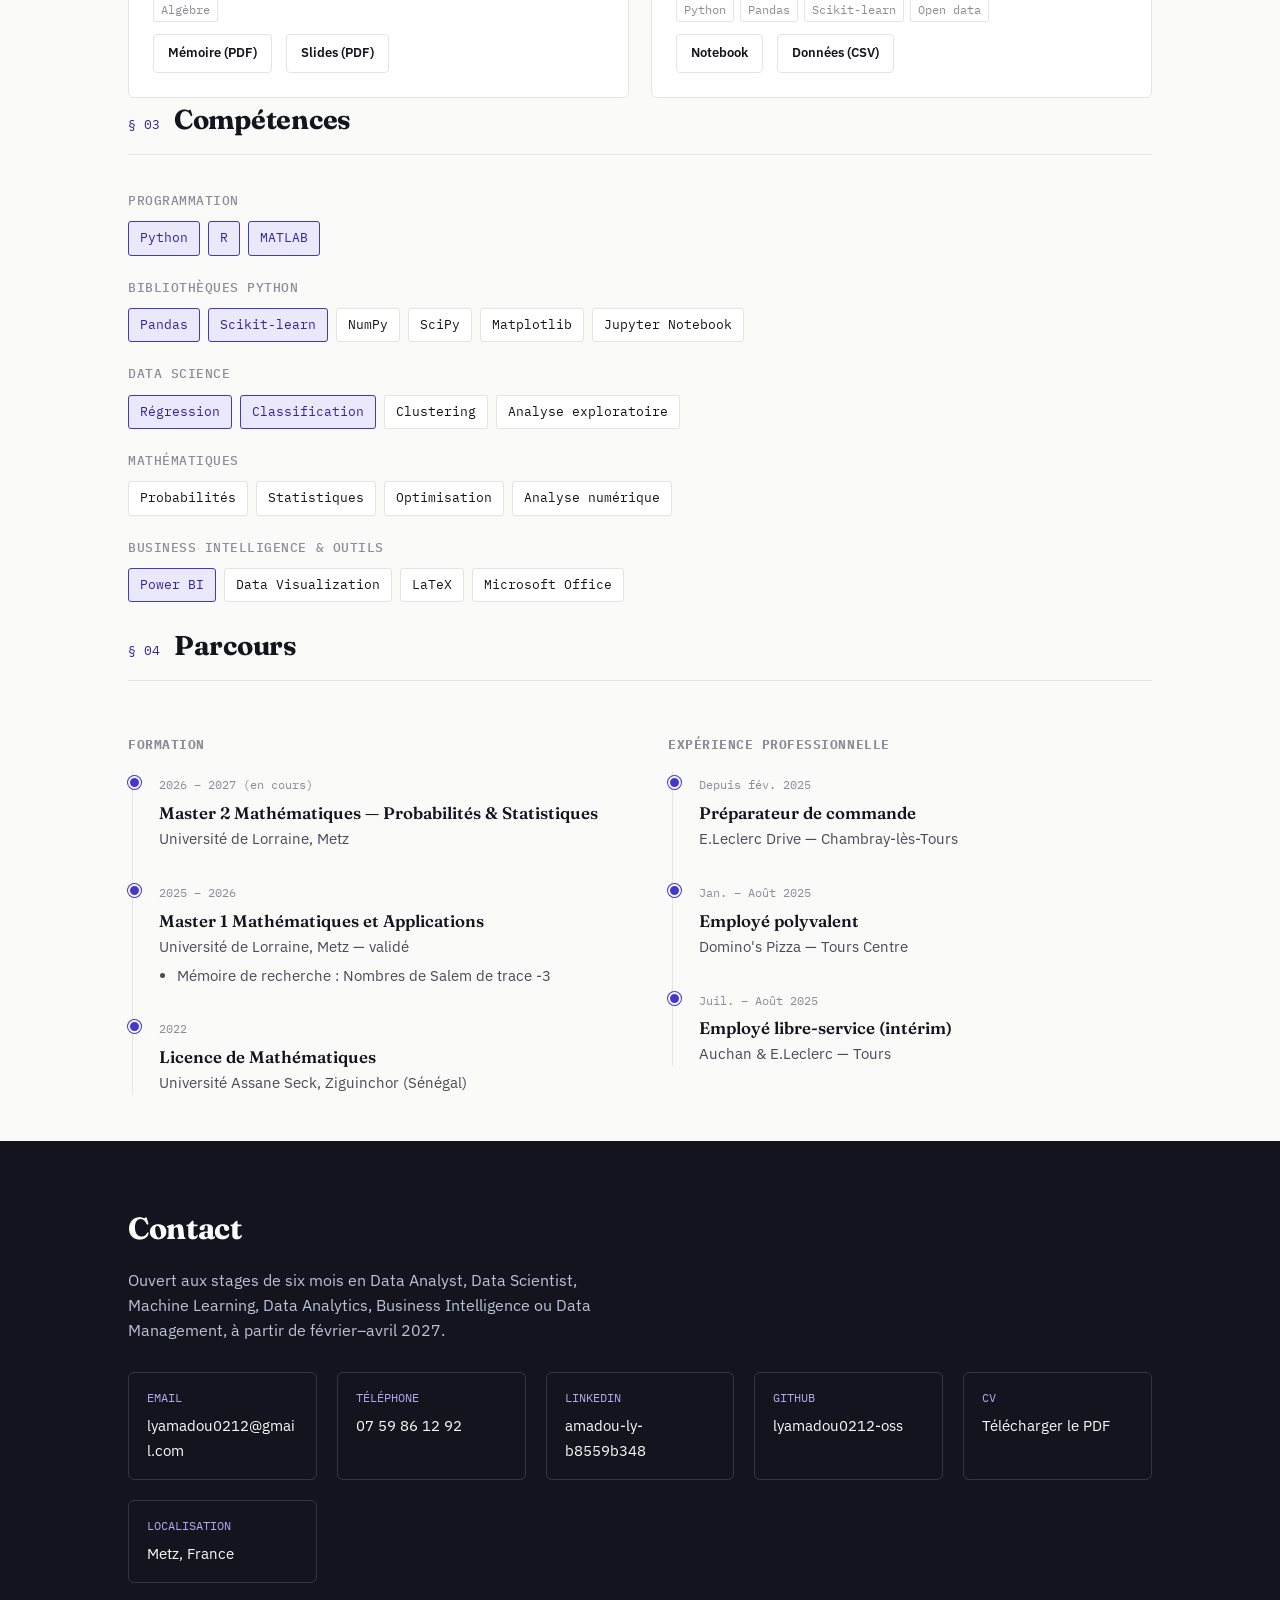
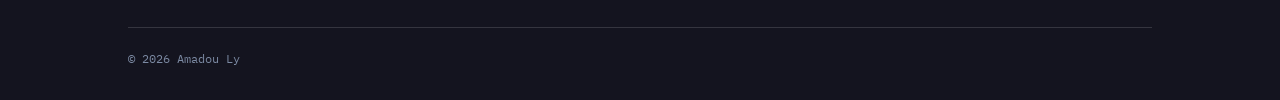
==== commit 2d350b20: "Ajout du projet prediction des prix immobiliers a Nancy (donnees reelles DVF)" ====
--- a/index.html
+++ b/index.html
@@ -85,6 +85,22 @@
         </div>
       </article>
 
+      <article class="figure">
+        <div class="fig-label">Fig. 2 — Régression</div>
+        <img src="assets/images/prix_reels_vs_predits.png" alt="Nuage de points prix réels vs prix prédits, avec droite y=x" style="width:100%; border-radius:4px; margin-bottom:14px; border:1px solid var(--rule);">
+        <h3>Prédiction des prix immobiliers à Nancy</h3>
+        <ul>
+          <li>Données réelles DVF (data.gouv.fr), 2021-2024 — Metz n'a pas de données DVF publiques (régime du Livre Foncier en Alsace-Moselle)</li>
+          <li>Nettoyage (dédoublonnage, filtrage des valeurs aberrantes) sur ~8 700 transactions</li>
+          <li>Régression linéaire vs Random Forest sur le prix log-transformé ; R² ≈ 0,49 avec géolocalisation GPS</li>
+        </ul>
+        <div class="tags"><span>Python</span><span>Pandas</span><span>Scikit-learn</span><span>Open data</span></div>
+        <div class="cta-row" style="margin-top:12px;">
+          <a href="assets/documents/prediction_prix_immobilier_nancy.ipynb" class="btn btn-ghost" style="padding:8px 14px; font-size:0.82rem;" target="_blank" rel="noopener">Notebook</a>
+          <a href="assets/documents/nancy_dvf_clean.csv" class="btn btn-ghost" style="padding:8px 14px; font-size:0.82rem;" target="_blank" rel="noopener">Données (CSV)</a>
+        </div>
+      </article>
+
     </div>
   </section>
 
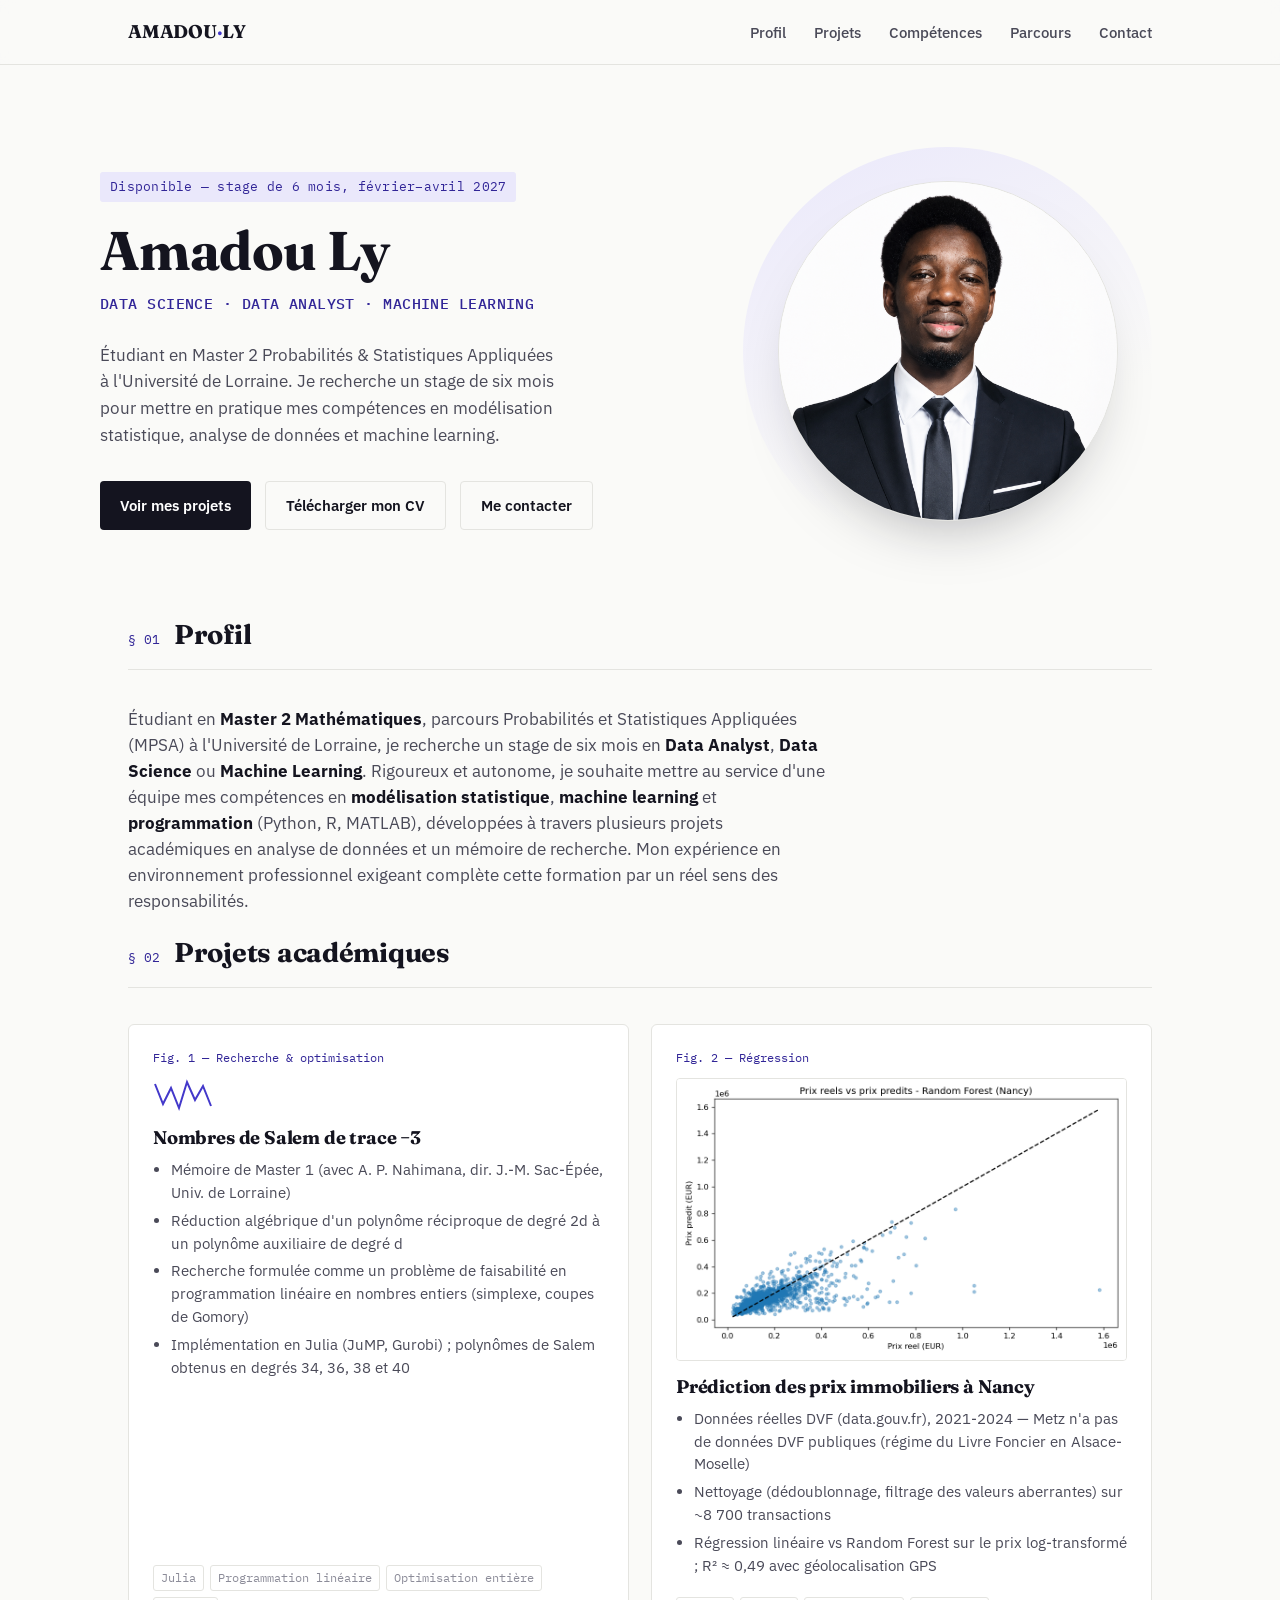
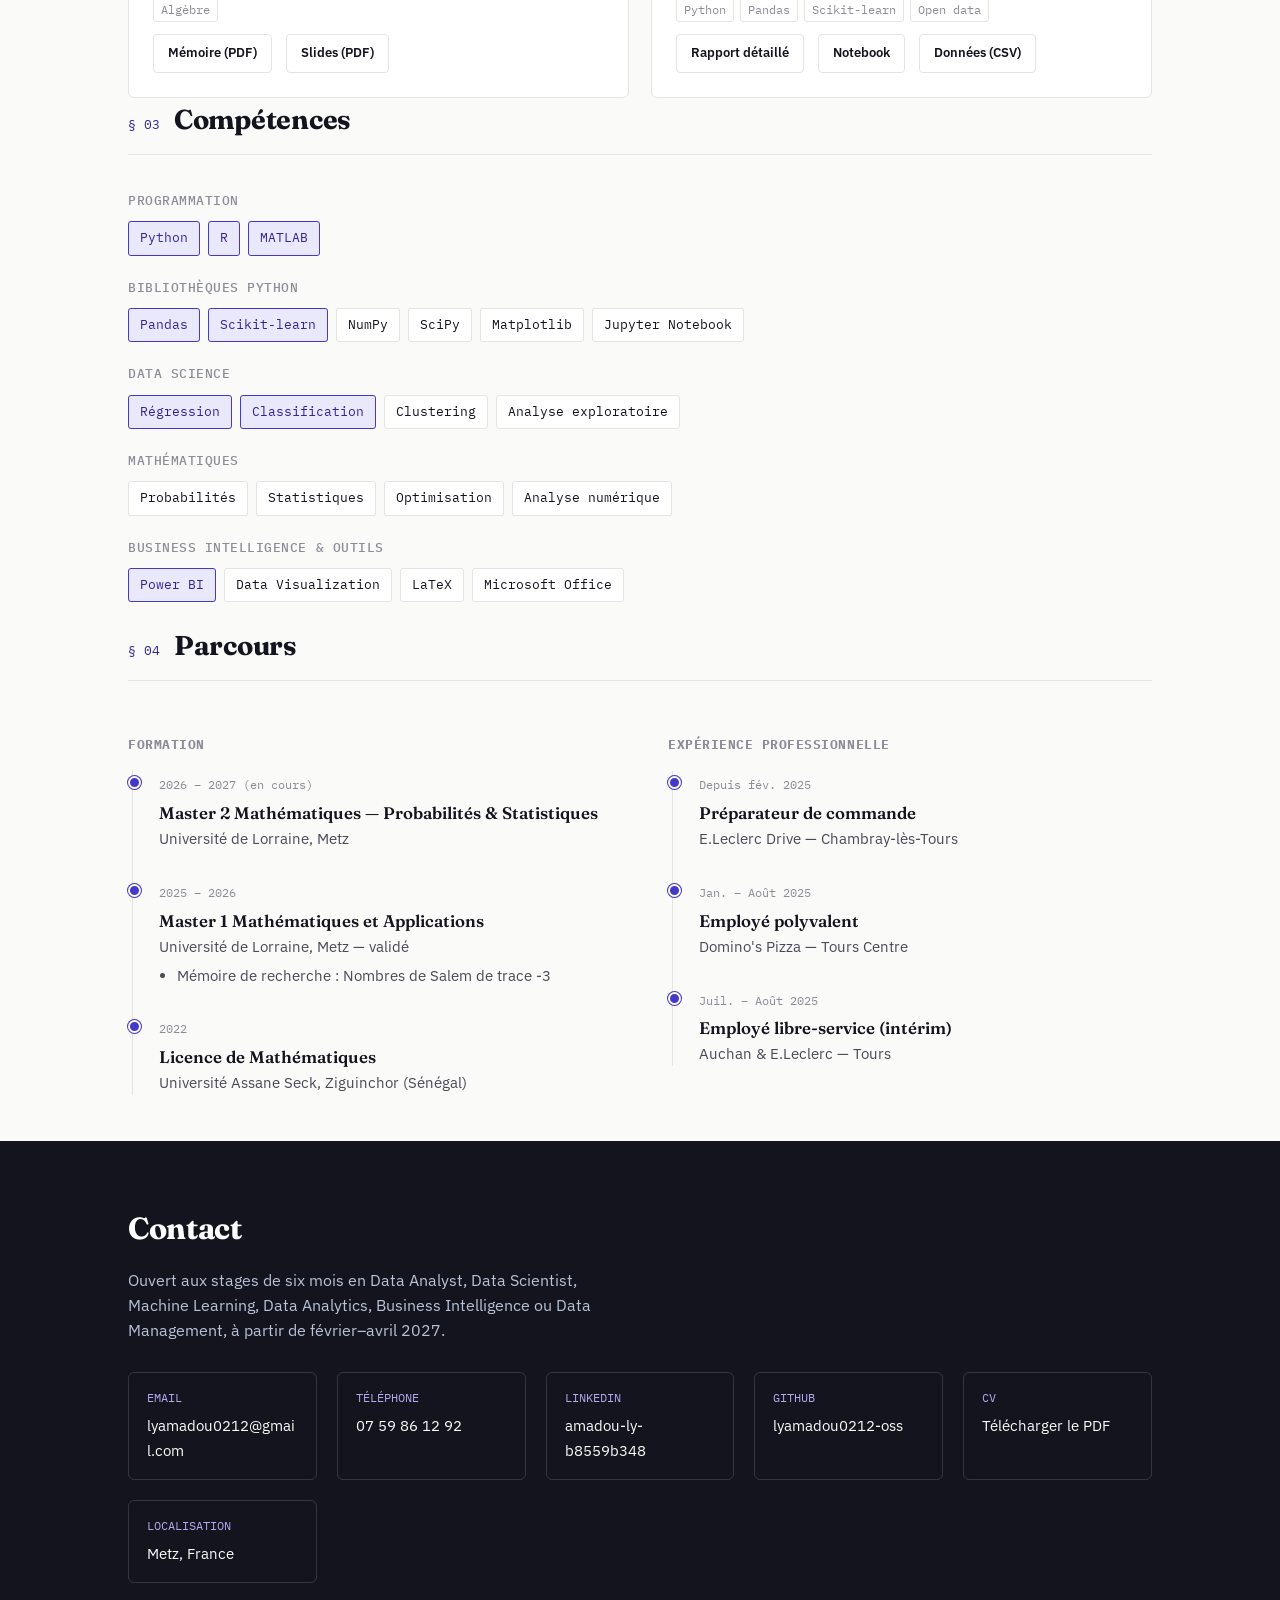
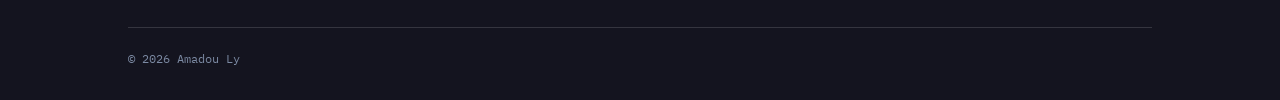
==== commit 8b5d7ec2: "Ajout du lien vers le rapport detaille du projet immobilier" ====
--- a/index.html
+++ b/index.html
@@ -96,6 +96,7 @@
         </ul>
         <div class="tags"><span>Python</span><span>Pandas</span><span>Scikit-learn</span><span>Open data</span></div>
         <div class="cta-row" style="margin-top:12px;">
+          <a href="https://claude.ai/code/artifact/71de35f8-13d7-4a76-947c-417ae90101aa" class="btn btn-ghost" style="padding:8px 14px; font-size:0.82rem;" target="_blank" rel="noopener">Rapport détaillé</a>
           <a href="assets/documents/prediction_prix_immobilier_nancy.ipynb" class="btn btn-ghost" style="padding:8px 14px; font-size:0.82rem;" target="_blank" rel="noopener">Notebook</a>
           <a href="assets/documents/nancy_dvf_clean.csv" class="btn btn-ghost" style="padding:8px 14px; font-size:0.82rem;" target="_blank" rel="noopener">Données (CSV)</a>
         </div>
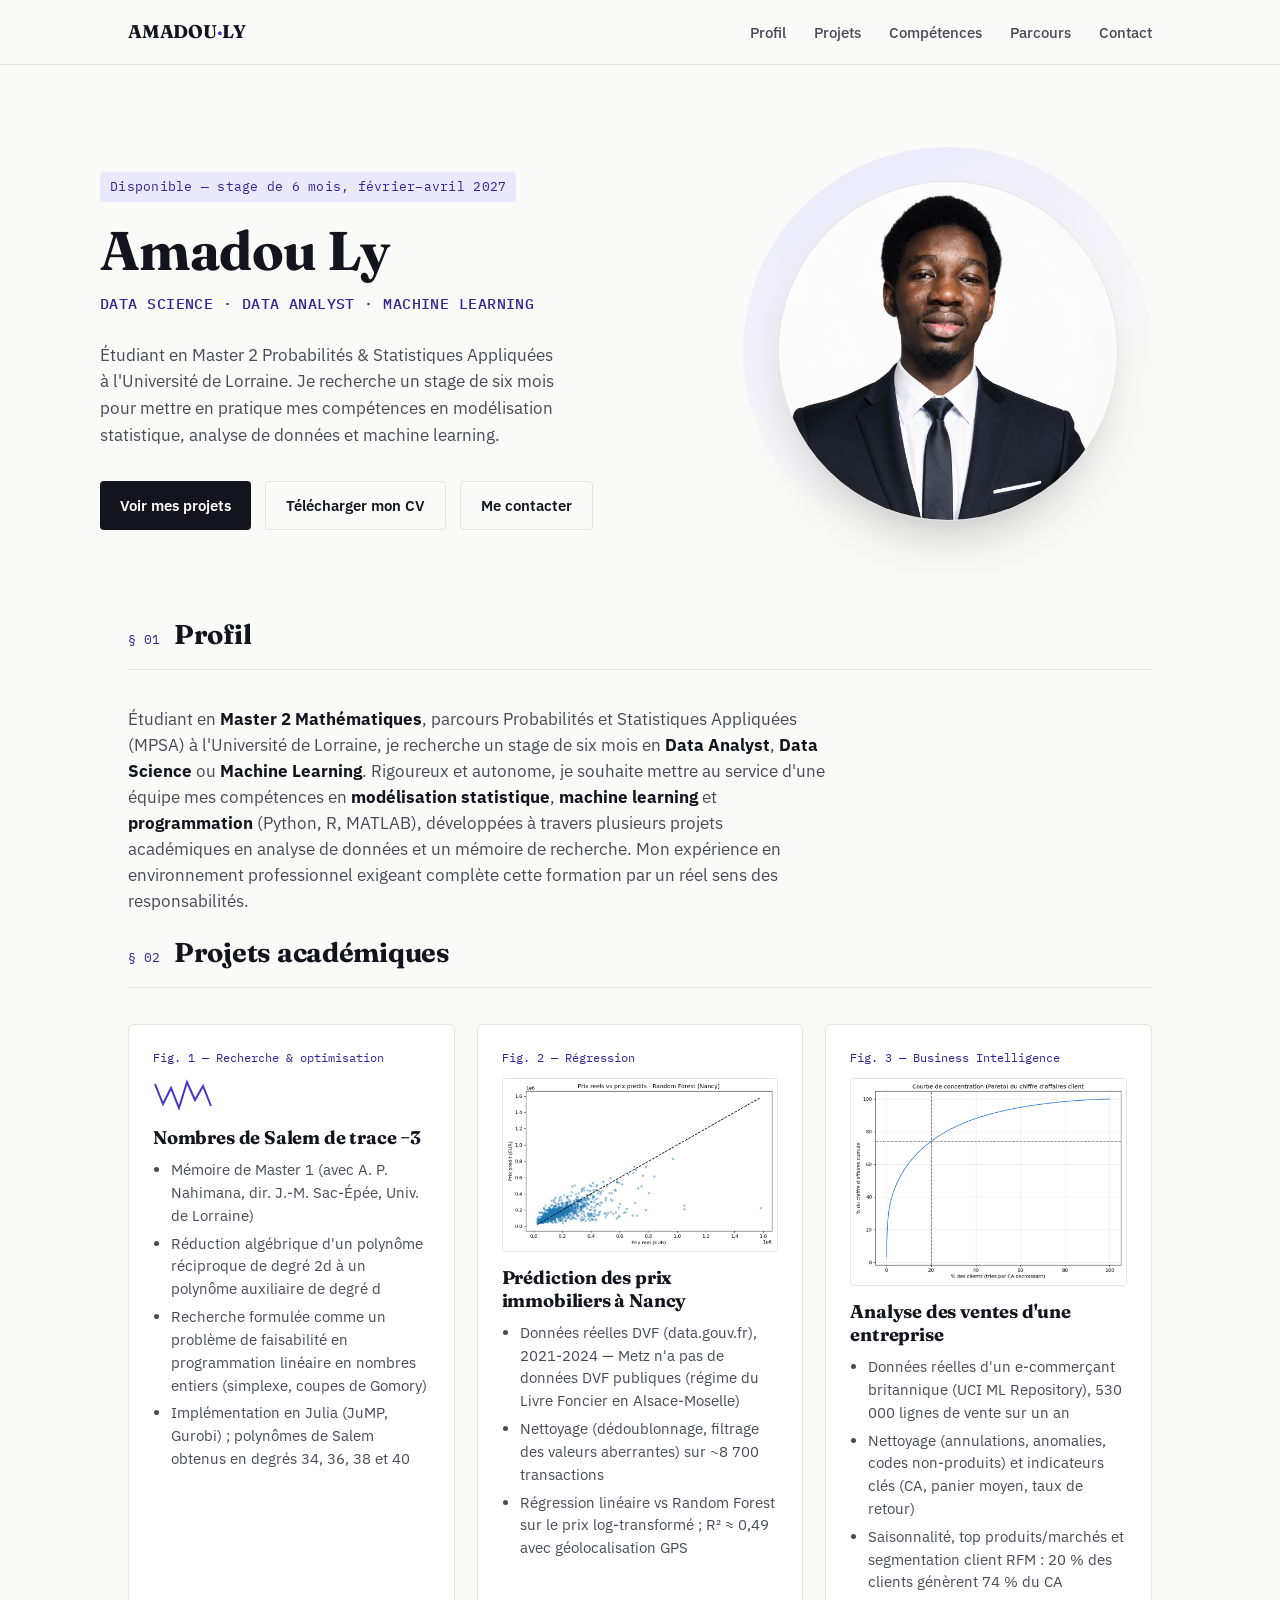
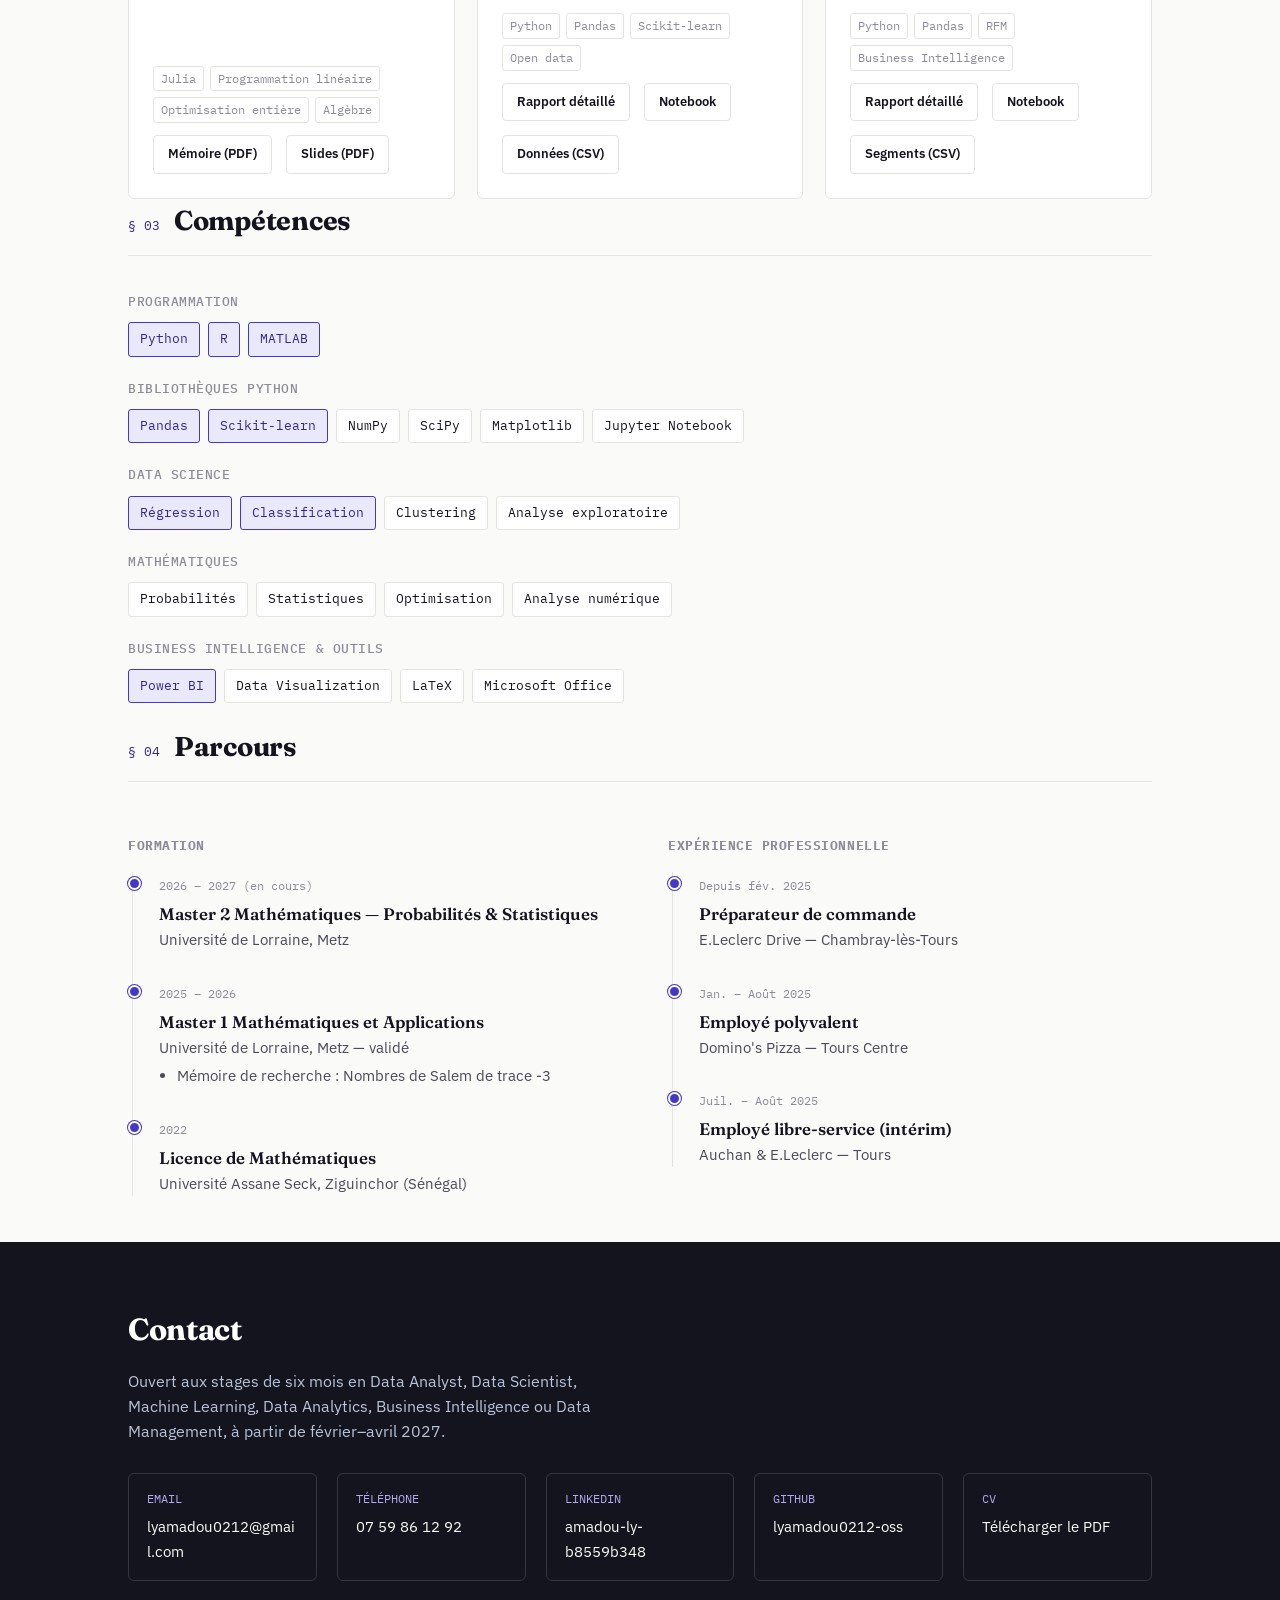
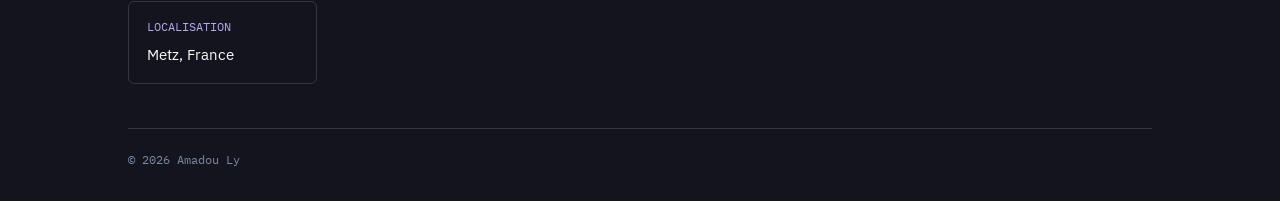
==== commit be2ba34e: "Ajout du projet d'analyse des ventes d'une entreprise (donnees reelles Online Retail UCI)" ====
--- a/index.html
+++ b/index.html
@@ -96,9 +96,26 @@
         </ul>
         <div class="tags"><span>Python</span><span>Pandas</span><span>Scikit-learn</span><span>Open data</span></div>
         <div class="cta-row" style="margin-top:12px;">
-          <a href="https://claude.ai/code/artifact/71de35f8-13d7-4a76-947c-417ae90101aa" class="btn btn-ghost" style="padding:8px 14px; font-size:0.82rem;" target="_blank" rel="noopener">Rapport détaillé</a>
+          <a href="rapport-immobilier-nancy.html" class="btn btn-ghost" style="padding:8px 14px; font-size:0.82rem;">Rapport détaillé</a>
           <a href="assets/documents/prediction_prix_immobilier_nancy.ipynb" class="btn btn-ghost" style="padding:8px 14px; font-size:0.82rem;" target="_blank" rel="noopener">Notebook</a>
           <a href="assets/documents/nancy_dvf_clean.csv" class="btn btn-ghost" style="padding:8px 14px; font-size:0.82rem;" target="_blank" rel="noopener">Données (CSV)</a>
+        </div>
+      </article>
+
+      <article class="figure">
+        <div class="fig-label">Fig. 3 — Business Intelligence</div>
+        <img src="assets/images/pareto_clients.png" alt="Courbe de Pareto de la concentration du chiffre d'affaires par client" style="width:100%; border-radius:4px; margin-bottom:14px; border:1px solid var(--rule);">
+        <h3>Analyse des ventes d'une entreprise</h3>
+        <ul>
+          <li>Données réelles d'un e-commerçant britannique (UCI ML Repository), 530 000 lignes de vente sur un an</li>
+          <li>Nettoyage (annulations, anomalies, codes non-produits) et indicateurs clés (CA, panier moyen, taux de retour)</li>
+          <li>Saisonnalité, top produits/marchés et segmentation client RFM : 20 % des clients génèrent 74 % du CA</li>
+        </ul>
+        <div class="tags"><span>Python</span><span>Pandas</span><span>RFM</span><span>Business Intelligence</span></div>
+        <div class="cta-row" style="margin-top:12px;">
+          <a href="rapport-ventes-entreprise.html" class="btn btn-ghost" style="padding:8px 14px; font-size:0.82rem;">Rapport détaillé</a>
+          <a href="assets/documents/analyse_ventes_entreprise.ipynb" class="btn btn-ghost" style="padding:8px 14px; font-size:0.82rem;" target="_blank" rel="noopener">Notebook</a>
+          <a href="assets/documents/customer_segments_rfm.csv" class="btn btn-ghost" style="padding:8px 14px; font-size:0.82rem;" target="_blank" rel="noopener">Segments (CSV)</a>
         </div>
       </article>
 
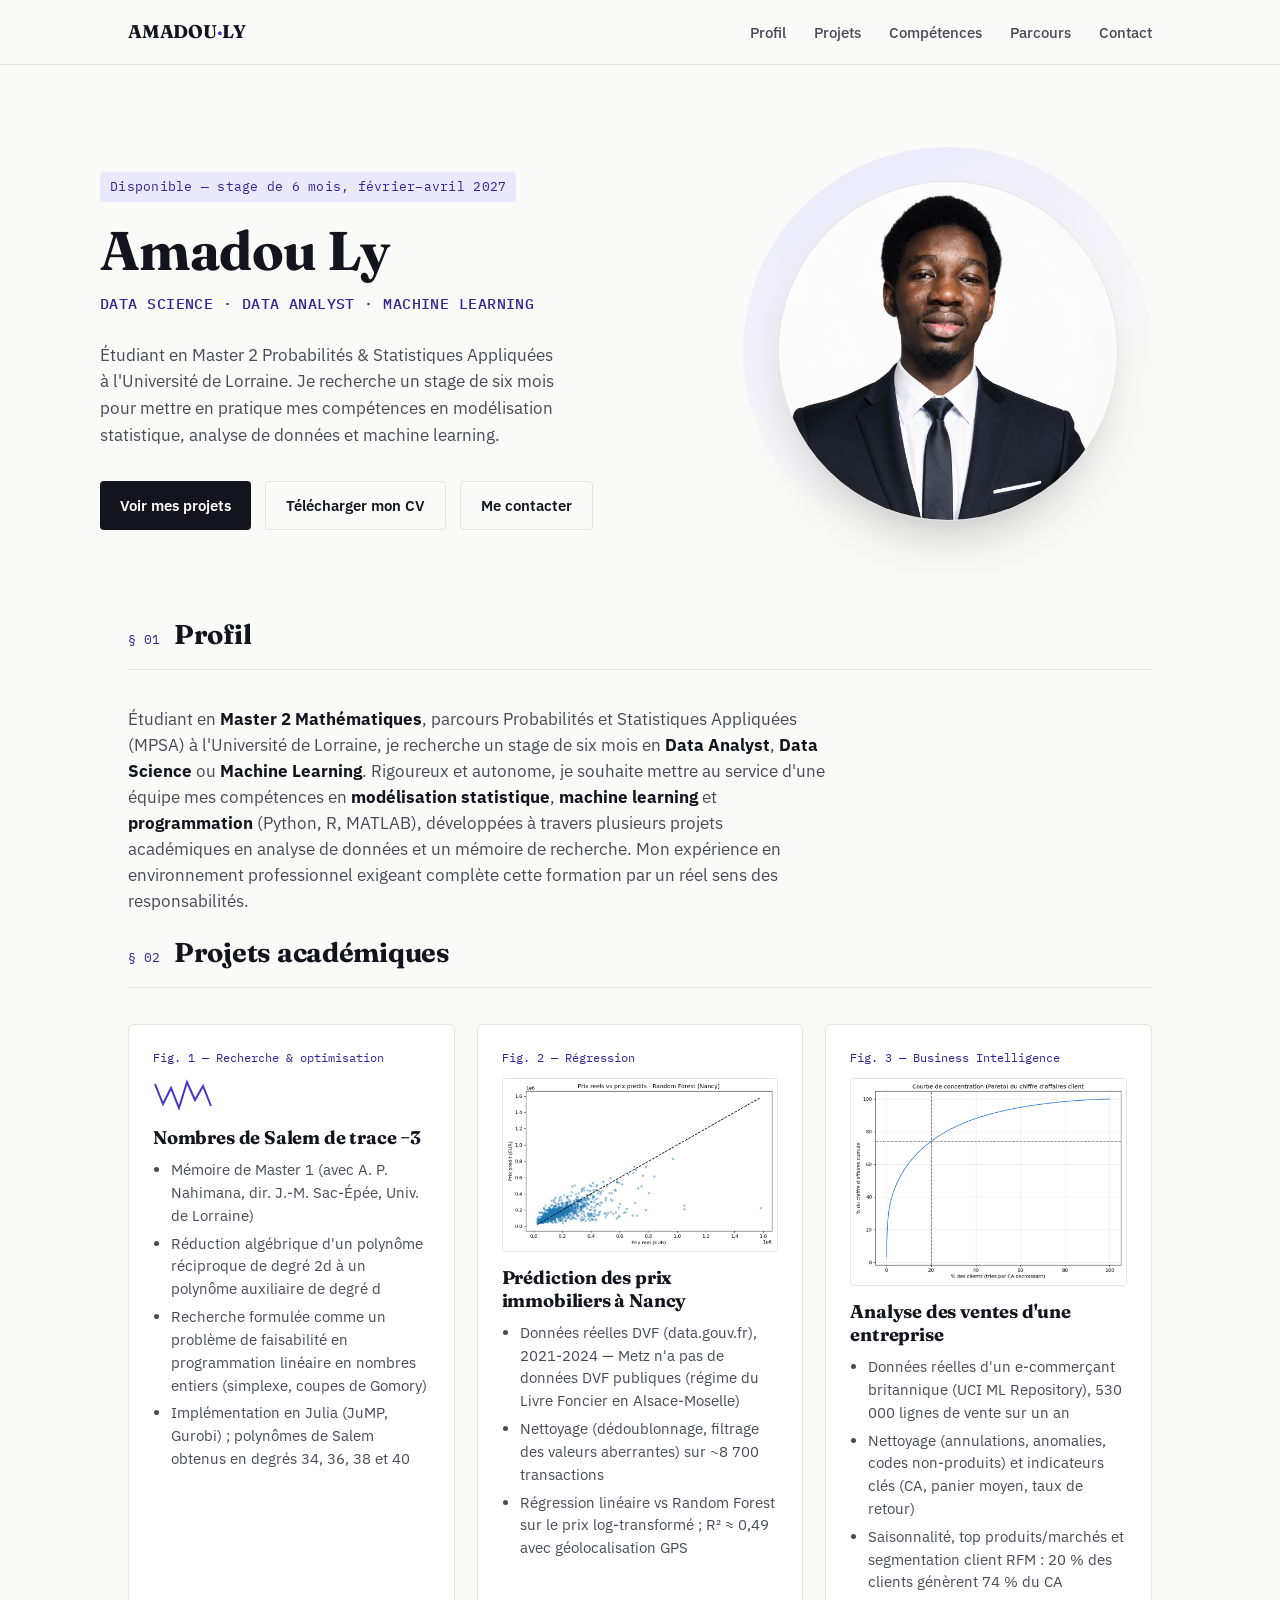
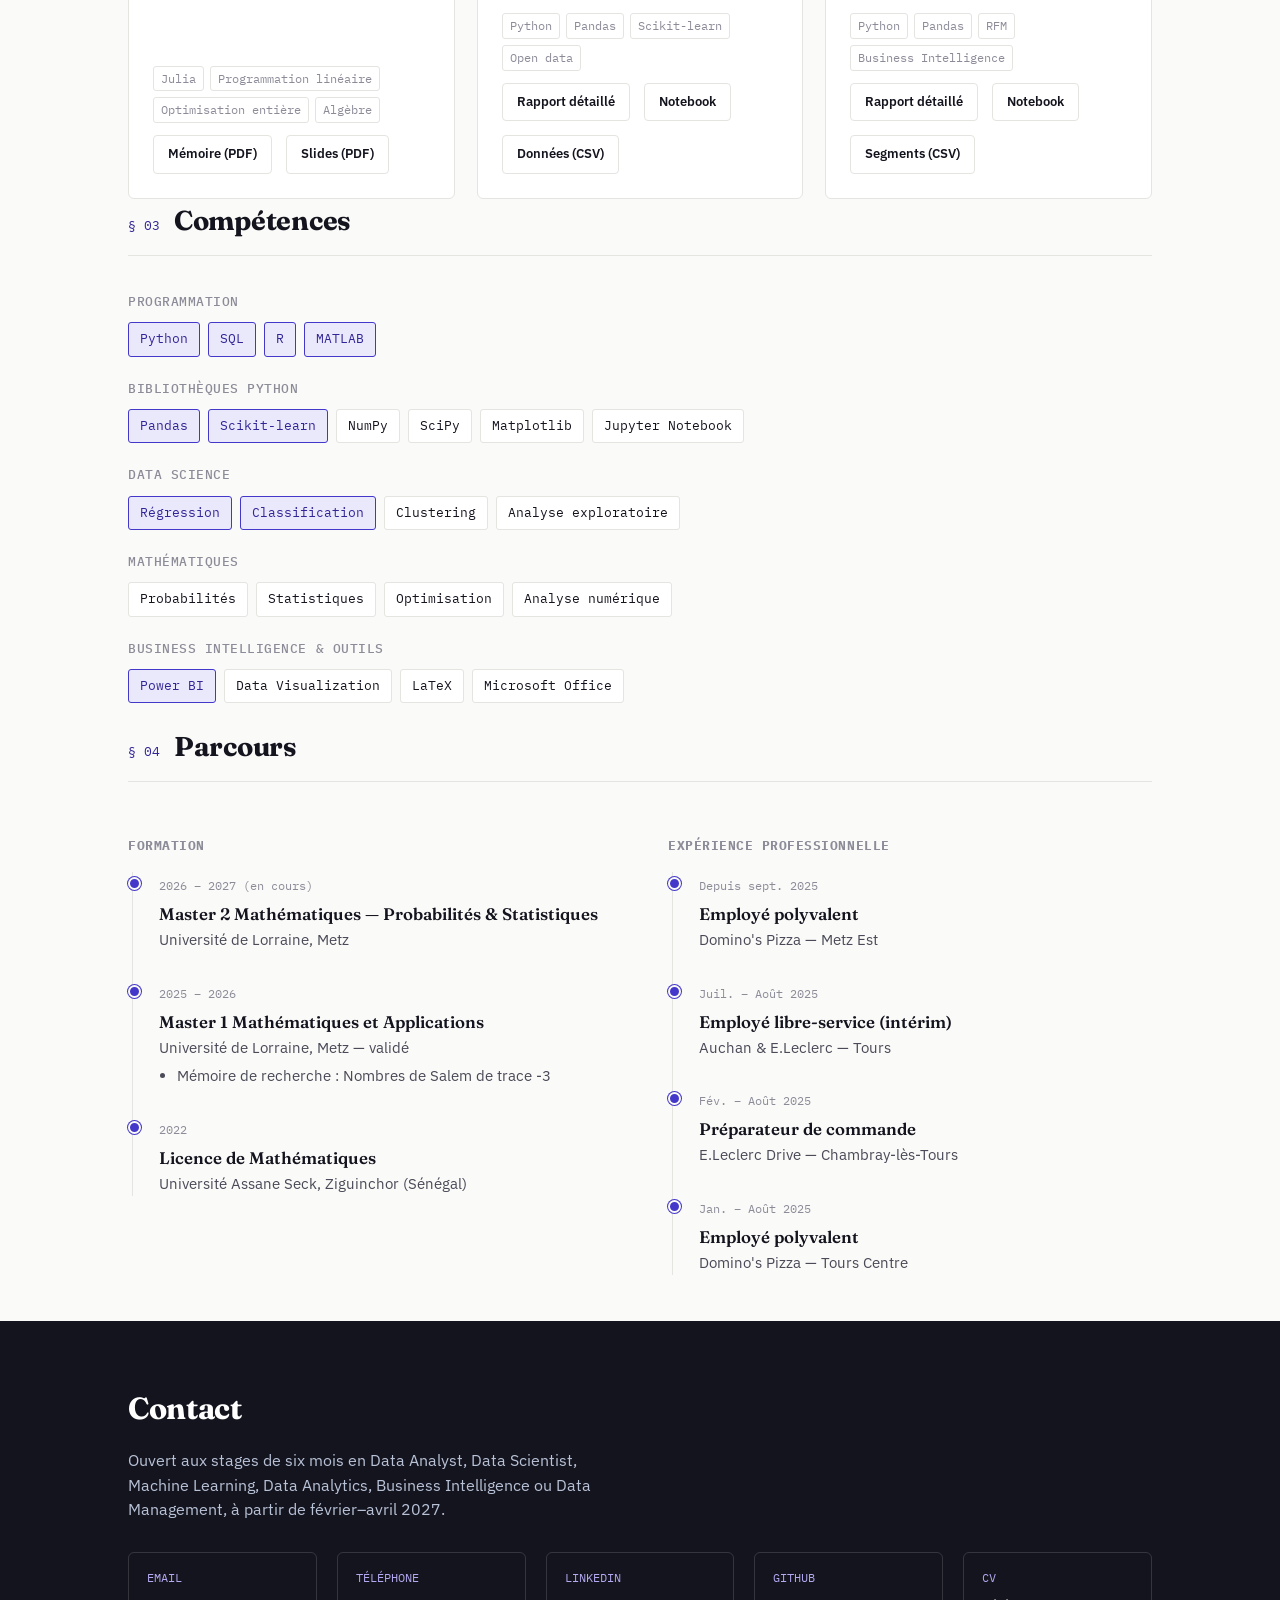
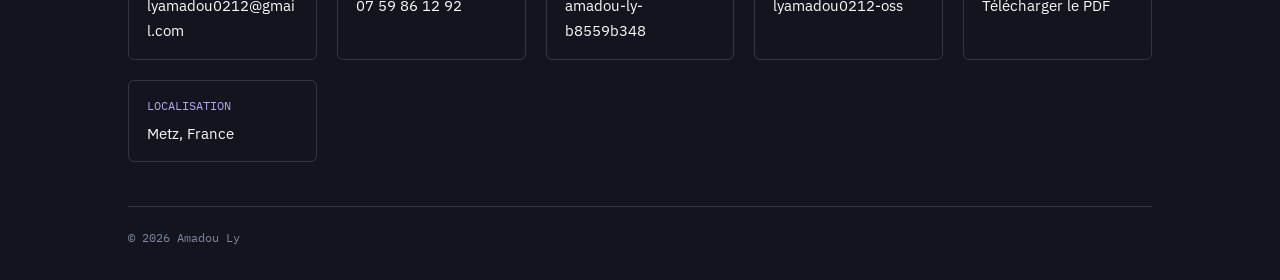
==== commit 4b2620a7: "Mise a jour experience pro (Domino's Metz Est), ajout SQL, nouveau CV" ====
--- a/index.html
+++ b/index.html
@@ -132,7 +132,7 @@
     <div class="skill-group">
       <h4>Programmation</h4>
       <div class="pills">
-        <span class="pill on">Python</span><span class="pill on">R</span><span class="pill on">MATLAB</span>
+        <span class="pill on">Python</span><span class="pill on">SQL</span><span class="pill on">R</span><span class="pill on">MATLAB</span>
       </div>
     </div>
     <div class="skill-group">
@@ -195,7 +195,17 @@
         <h4 class="mono" style="color:var(--ink-faint); font-size:0.82rem; text-transform:uppercase; letter-spacing:.04em; margin-bottom:16px;">Expérience professionnelle</h4>
         <div class="timeline">
           <div class="tl-item">
-            <span class="when">Depuis fév. 2025</span>
+            <span class="when">Depuis sept. 2025</span>
+            <h4>Employé polyvalent</h4>
+            <div class="where">Domino's Pizza — Metz Est</div>
+          </div>
+          <div class="tl-item">
+            <span class="when">Juil. – Août 2025</span>
+            <h4>Employé libre-service (intérim)</h4>
+            <div class="where">Auchan &amp; E.Leclerc — Tours</div>
+          </div>
+          <div class="tl-item">
+            <span class="when">Fév. – Août 2025</span>
             <h4>Préparateur de commande</h4>
             <div class="where">E.Leclerc Drive — Chambray-lès-Tours</div>
           </div>
@@ -203,11 +213,6 @@
             <span class="when">Jan. – Août 2025</span>
             <h4>Employé polyvalent</h4>
             <div class="where">Domino's Pizza — Tours Centre</div>
-          </div>
-          <div class="tl-item">
-            <span class="when">Juil. – Août 2025</span>
-            <h4>Employé libre-service (intérim)</h4>
-            <div class="where">Auchan &amp; E.Leclerc — Tours</div>
           </div>
         </div>
       </div>
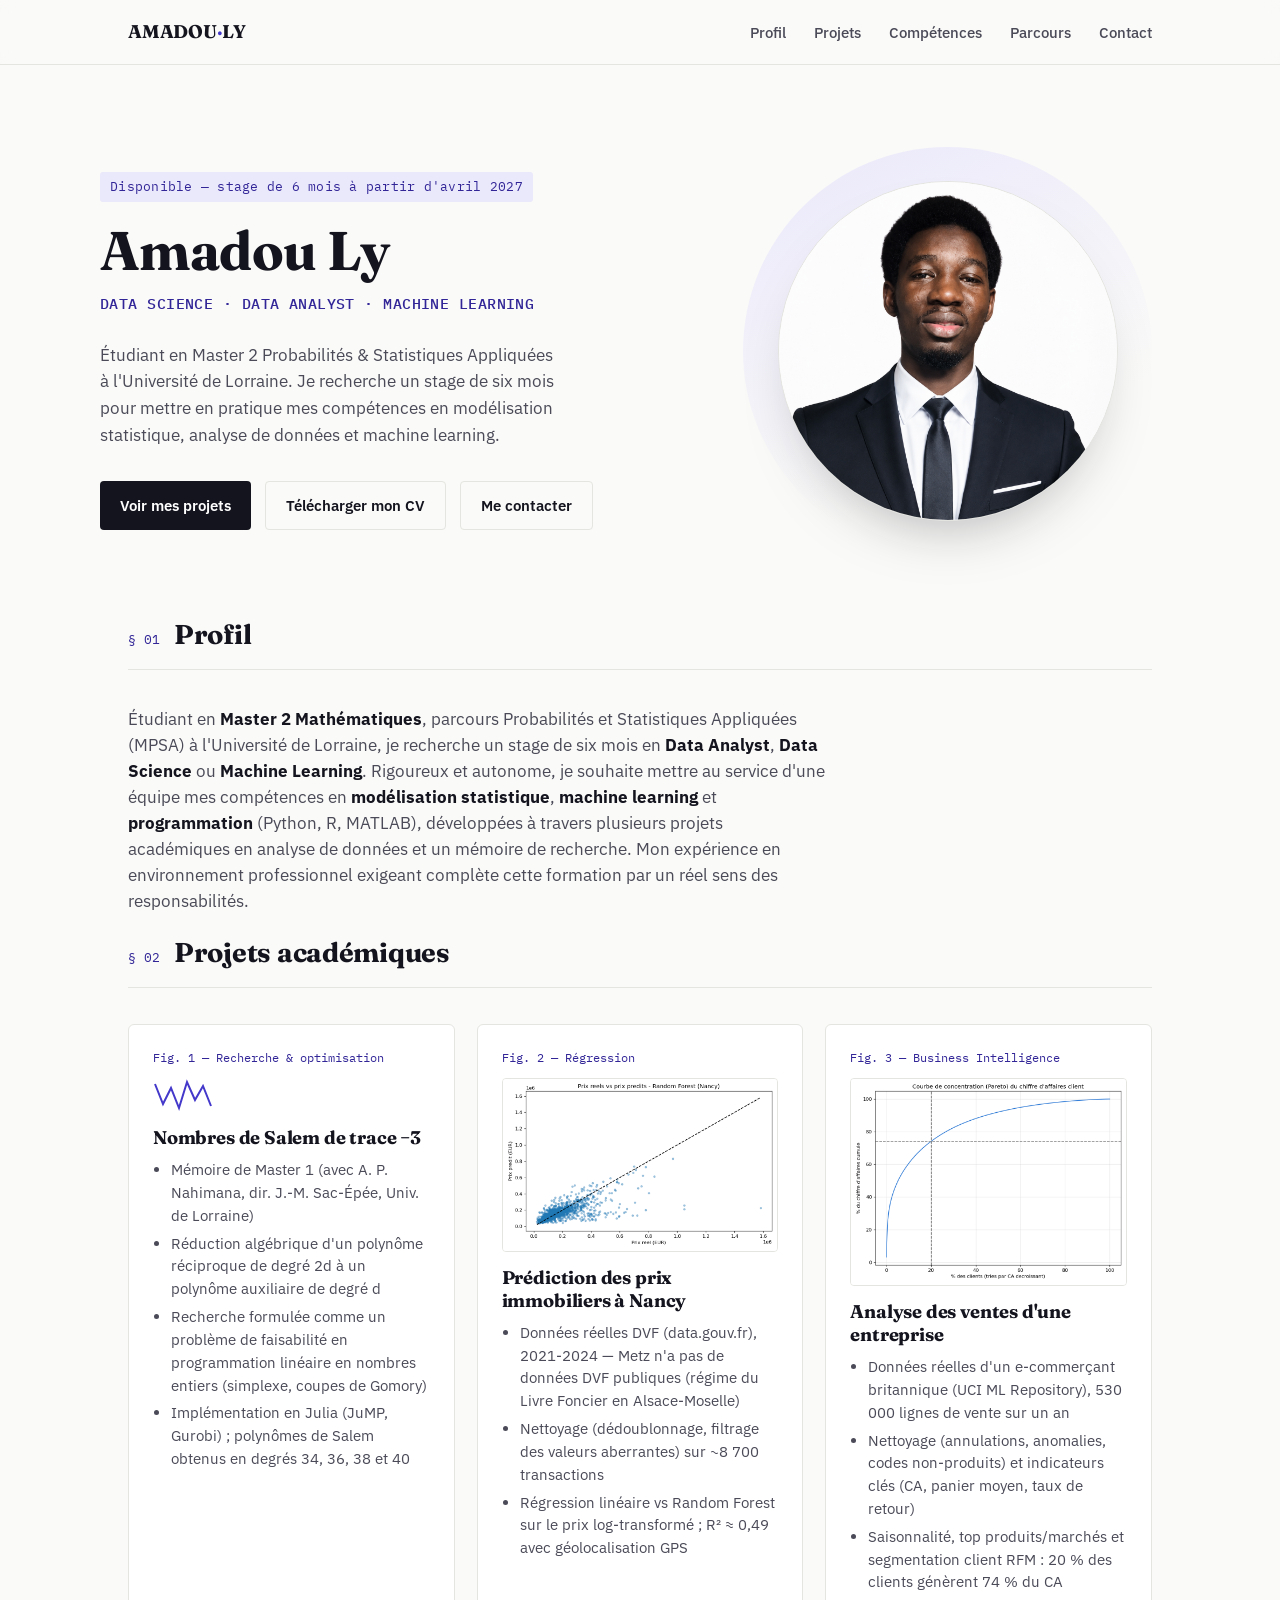
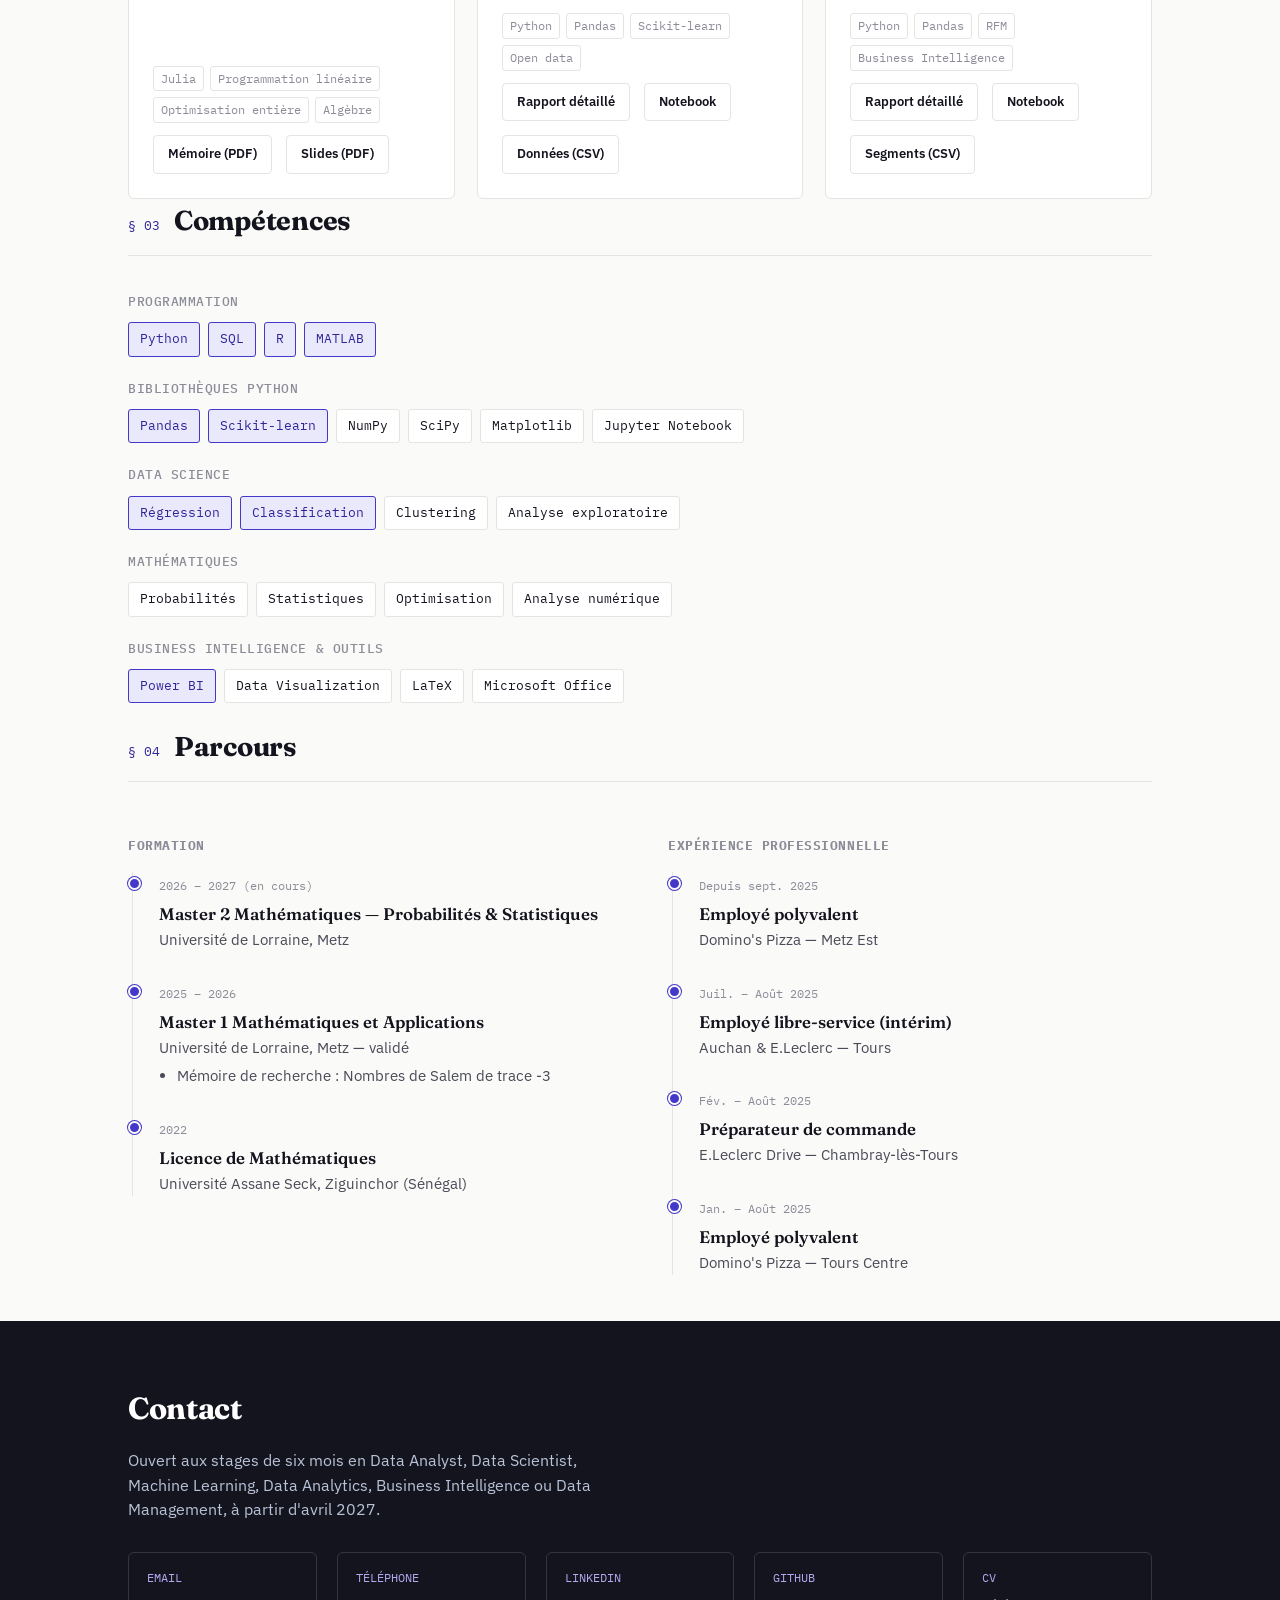
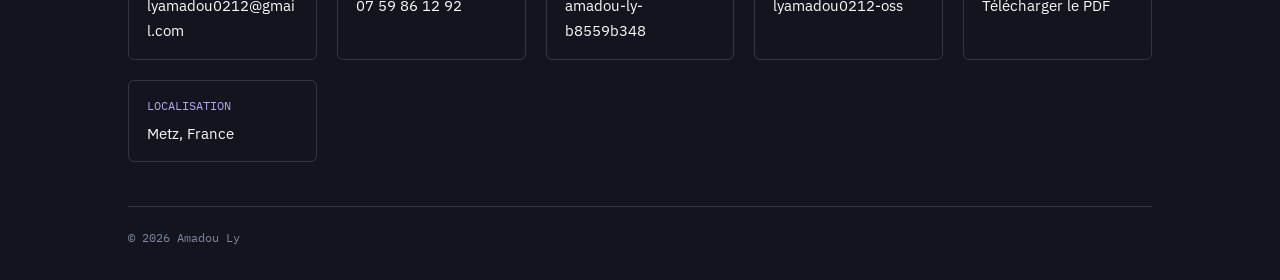
==== commit 9df9d91c: "Nouveau CV (stages Credit Mutuel et ANSD) et disponibilite a partir d'avril 2027 Co-Authored-By: Cla" ====
--- a/index.html
+++ b/index.html
@@ -31,7 +31,7 @@
   <!-- ================= HERO ================= -->
   <section class="hero wrap">
     <div>
-      <span class="eyebrow mono">Disponible — stage de 6 mois, février–avril 2027</span>
+      <span class="eyebrow mono">Disponible — stage de 6 mois à partir d'avril 2027</span>
       <h1>Amadou Ly</h1>
       <div class="role-tag">DATA SCIENCE · DATA ANALYST · MACHINE LEARNING</div>
       <p class="lead">Étudiant en Master 2 Probabilités &amp; Statistiques Appliquées à l'Université de Lorraine. Je recherche un stage de six mois pour mettre en pratique mes compétences en modélisation statistique, analyse de données et machine learning.</p>
@@ -225,7 +225,7 @@
 <footer id="contact">
   <div class="wrap">
     <h2>Contact</h2>
-    <p class="lead">Ouvert aux stages de six mois en Data Analyst, Data Scientist, Machine Learning, Data Analytics, Business Intelligence ou Data Management, à partir de février–avril 2027.</p>
+    <p class="lead">Ouvert aux stages de six mois en Data Analyst, Data Scientist, Machine Learning, Data Analytics, Business Intelligence ou Data Management, à partir d'avril 2027.</p>
 
     <div class="contact-grid">
       <a class="contact-item" href="mailto:lyamadou0212@gmail.com">
